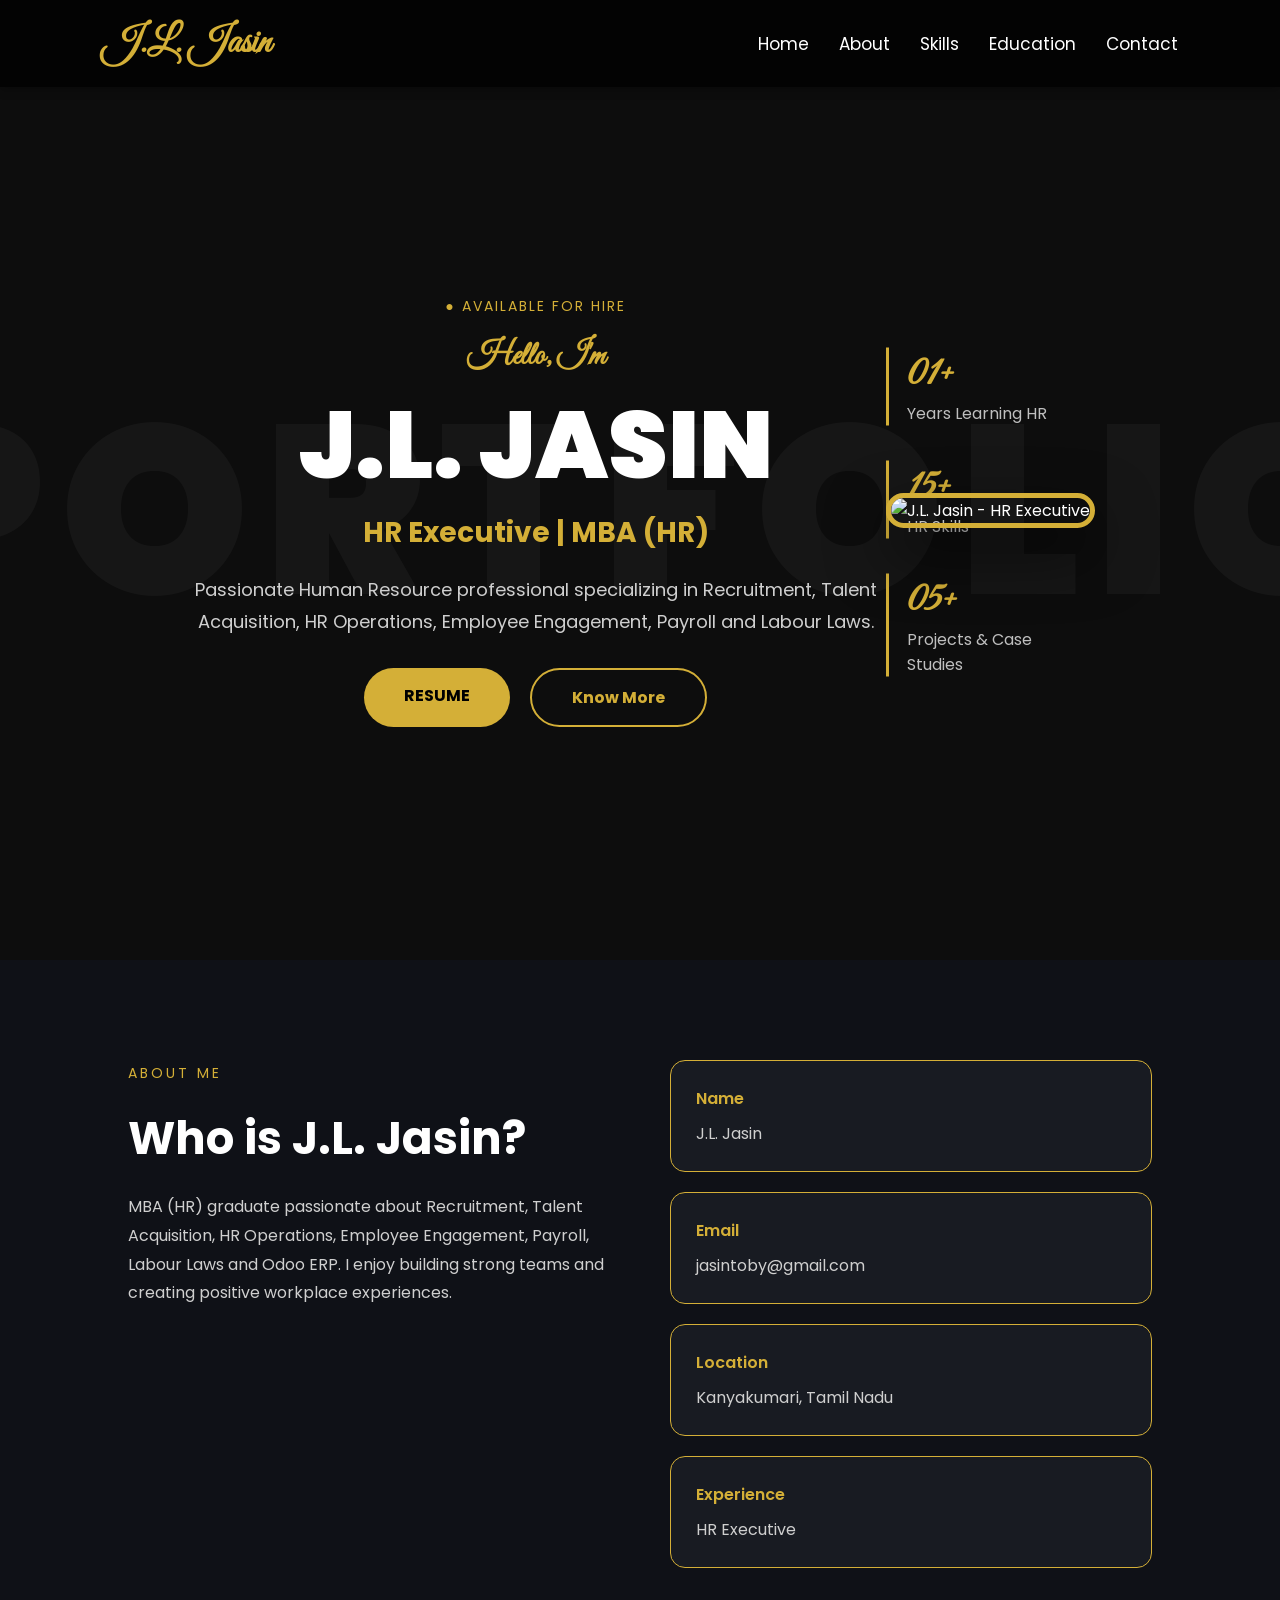
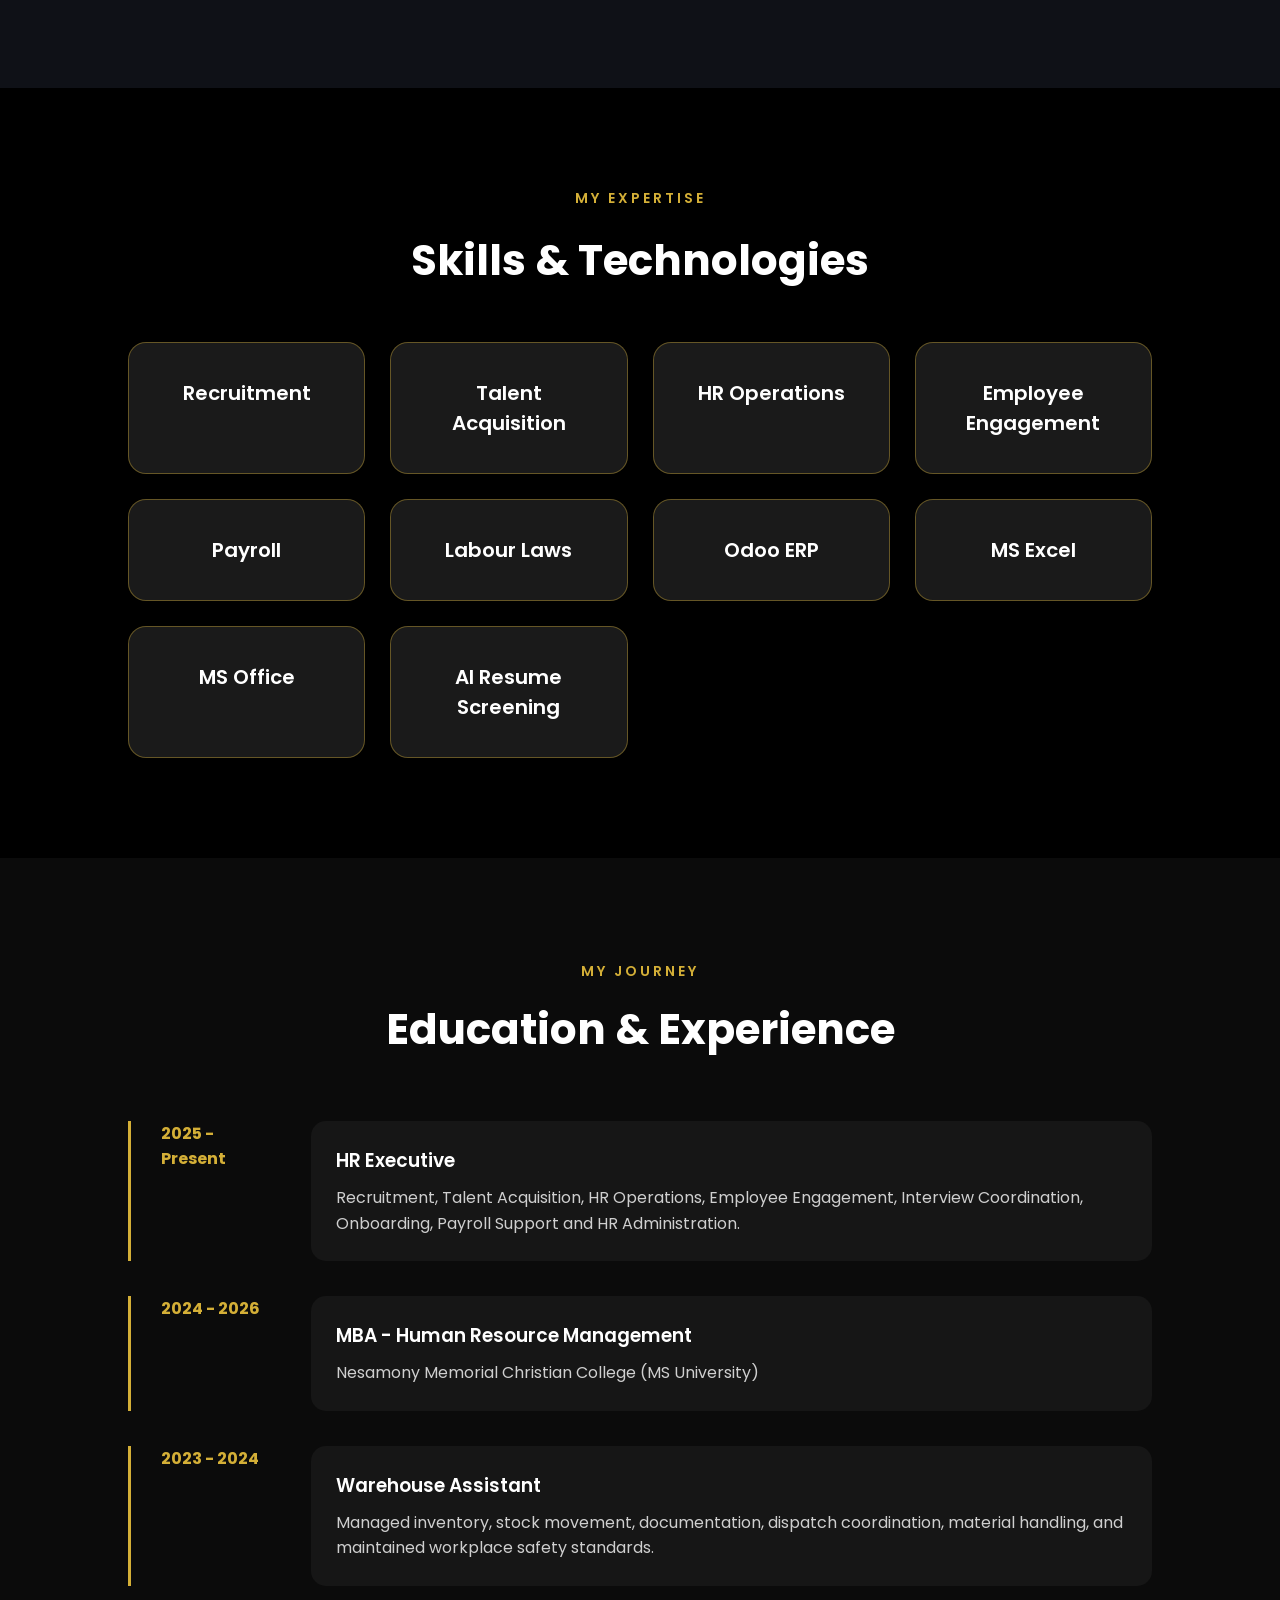
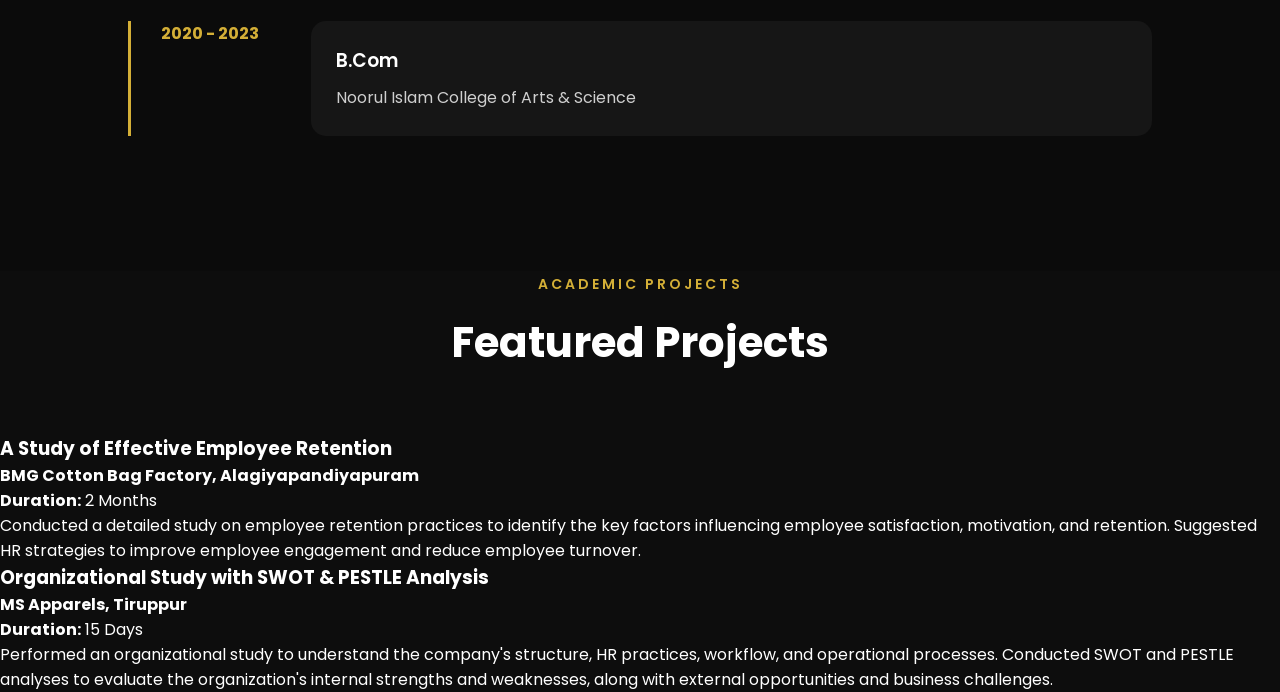
==== index.html @ f4d77706 "Revise project titles and details in portfolio Updated project titles and descriptions in the portfo" ====
<!DOCTYPE html>
<html lang="en">
<head>
    <meta charset="UTF-8">
    <meta name="viewport" content="width=device-width, initial-scale=1.0">
    <meta name="description" content="J.L. Jasin - HR Executive & MBA Graduate. Specializing in Recruitment, Talent Acquisition, HR Operations, and Employee Engagement.">
    <meta name="keywords" content="HR Executive, MBA HR, Recruitment, Talent Acquisition, HR Operations">
    <meta name="author" content="J.L. Jasin">

    <title>J.L. Jasin | HR Portfolio</title>

    <!-- Google Fonts with font-display=swap for better performance -->
    <link rel="preconnect" href="https://fonts.googleapis.com">
    <link rel="preconnect" href="https://fonts.gstatic.com" crossorigin>
    <link href="https://fonts.googleapis.com/css2?family=Great+Vibes&family=Poppins:wght@300;400;600;700&display=swap" rel="stylesheet">
    
    <!-- Stylesheet -->
    <link rel="stylesheet" href="style.css">
</head>

<body>
    <!-- NAVBAR -->
    <nav class="navbar">
        <div class="logo">J.L. Jasin</div>

        <ul class="nav-links">
            <li><a href="#home">Home</a></li>
            <li><a href="#about">About</a></li>
            <li><a href="#skills">Skills</a></li>
            <li><a href="#education">Education</a></li>
            <li><a href="#contact">Contact</a></li>
        </ul>
    </nav>

    <!-- HERO SECTION -->
    <header class="hero" id="home">
        <div class="bg-text">PORTFOLIO</div>
        
        <div class="hero-left">
            <span class="available">● AVAILABLE FOR HIRE</span>

            <h2>Hello, I'm</h2>
            <h1>J.L. JASIN</h1>
            <h3>HR Executive | MBA (HR)</h3>

            <p>
                Passionate Human Resource professional specializing in
                Recruitment, Talent Acquisition, HR Operations,
                Employee Engagement, Payroll and Labour Laws.
            </p>

            <div class="hero-buttons">
                <a href="#contact" class="btn">RESUME</a>
                <a href="#about" class="btn-outline">Know More</a>
            </div>
        </div>

        <div class="hero-right">
            <div class="hero-stats">
                <div class="stat">
                    <h2>01+</h2>
                    <span>Years Learning HR</span>
                </div>

                <div class="stat">
                    <h2>15+</h2>
                    <span>HR Skills</span>
                </div>

                <div class="stat">
                    <h2>05+</h2>
                    <span>Projects & Case Studies</span>
                </div>
            </div>

            <img src="profile.png" alt="J.L. Jasin - HR Executive" class="profile">
        </div>
    </header>

    <!-- ABOUT SECTION -->
    <section id="about" class="about">
        <div class="about-left">
            <span>ABOUT ME</span>
            <h2>Who is J.L. Jasin?</h2>

            <p>
                MBA (HR) graduate passionate about Recruitment, Talent Acquisition,
                HR Operations, Employee Engagement, Payroll, Labour Laws and Odoo ERP.
                I enjoy building strong teams and creating positive workplace experiences.
            </p>
        </div>

        <div class="about-right">
            <div class="info-box">
                <h4>Name</h4>
                <p>J.L. Jasin</p>
            </div>

            <div class="info-box">
                <h4>Email</h4>
                <p>jasintoby@gmail.com</p>
            </div>

            <div class="info-box">
                <h4>Location</h4>
                <p>Kanyakumari, Tamil Nadu</p>
            </div>

            <div class="info-box">
                <h4>Experience</h4>
                <p>HR Executive</p>
            </div>
        </div>
    </section>

    <!-- SKILLS SECTION -->
    <section id="skills" class="skills">
        <h5>MY EXPERTISE</h5>
        <h2>Skills & Technologies</h2>

        <div class="skills-grid">
            <div class="skill-card">Recruitment</div>
            <div class="skill-card">Talent Acquisition</div>
            <div class="skill-card">HR Operations</div>
            <div class="skill-card">Employee Engagement</div>
            <div class="skill-card">Payroll</div>
            <div class="skill-card">Labour Laws</div>
            <div class="skill-card">Odoo ERP</div>
            <div class="skill-card">MS Excel</div>
            <div class="skill-card">MS Office</div>
            <div class="skill-card">AI Resume Screening</div>
        </div>
    </section>

    <!-- TIMELINE/EDUCATION SECTION -->
    <section id="education" class="timeline">
        <div class="section-title">
            <span>MY JOURNEY</span>
            <h2>Education & Experience</h2>
        </div>

        <div class="timeline-item">
            <div class="timeline-year">2025 - Present</div>
            <div class="timeline-content">
                <h3>HR Executive</h3>
                <p>
                    Recruitment, Talent Acquisition, HR Operations,
                    Employee Engagement, Interview Coordination,
                    Onboarding, Payroll Support and HR Administration.
                </p>
            </div>
        </div>

        <div class="timeline-item">
            <div class="timeline-year">2024 - 2026</div>
            <div class="timeline-content">
                <h3>MBA - Human Resource Management</h3>
                <p>Nesamony Memorial Christian College (MS University)</p>
            </div>
        </div>

        <div class="timeline-item">
            <div class="timeline-year">2023 - 2024</div>
            <div class="timeline-content">
                <h3>Warehouse Assistant</h3>
                <p>
                    Managed inventory, stock movement, documentation,
                    dispatch coordination, material handling,
                    and maintained workplace safety standards.
                </p>
            </div>
        </div>

        <div class="timeline-item">
            <div class="timeline-year">2020 - 2023</div>
            <div class="timeline-content">
                <h3>B.Com</h3>
                <p>Noorul Islam College of Arts & Science</p>
            </div>
        </div>
    </section>
    <section id="projects" class="projects">

    <div class="section-title">
        <span>ACADEMIC PROJECTS</span>
        <h2>Featured Projects</h2>
    </div>

    <div class="project-grid">

        <div class="project-card">
            <h3>A Study of Effective Employee Retention</h3>

            <h4>BMG Cotton Bag Factory, Alagiyapandiyapuram</h4>

            <p><strong>Duration:</strong> 2 Months</p>

            <p>
                Conducted a detailed study on employee retention practices to identify
                the key factors influencing employee satisfaction, motivation, and
                retention. Suggested HR strategies to improve employee engagement and
                reduce employee turnover.
            </p>

        </div>

        <div class="project-card">

            <h3>Organizational Study with SWOT & PESTLE Analysis</h3>

            <h4>MS Apparels, Tiruppur</h4>

            <p><strong>Duration:</strong> 15 Days</p>

            <p>
                Performed an organizational study to understand the company's structure,
                HR practices, workflow, and operational processes. Conducted SWOT and
                PESTLE analyses to evaluate the organization's internal strengths and
                weaknesses, along with external opportunities and business challenges.
            </p>

        </div>

    </div>

</section>
</body>
</html>
---- style.css ----
/* ===== CSS VARIABLES ===== */
:root {
    --primary-gold: #d4af37;
    --dark-bg: #0d0d0d;
    --darker-bg: #0b0b0b;
    --card-bg: #1a1a1a;
    --card-bg-light: #181b22;
    --text-white: #ffffff;
    --text-light: #cfcfcf;
    --text-muted: #bfbfbf;
    --border-gold: rgba(212, 175, 55, 0.4);
    --shadow-gold: rgba(212, 175, 55, 0.3);
    --shadow-dark: rgba(0, 0, 0, 0.6);
    --transition: 0.3s;
    --transition-slow: 0.4s;
    --border-radius: 15px;
}

* {
    margin: 0;
    padding: 0;
    box-sizing: border-box;
}

html {
    scroll-behavior: smooth;
}

body {
    font-family: 'Poppins', sans-serif;
    background: var(--dark-bg);
    color: var(--text-white);
    overflow-x: hidden;
}

/* ===== NAVBAR ===== */
.navbar {
    position: fixed;
    top: 0;
    left: 0;
    width: 100%;
    display: flex;
    justify-content: space-between;
    align-items: center;
    padding: 20px 8%;
    background: rgba(0, 0, 0, 0.75);
    backdrop-filter: blur(10px);
    z-index: 1000;
    box-shadow: 0 2px 10px rgba(0, 0, 0, 0.3);
}

.logo {
    font-size: 38px;
    font-family: 'Great Vibes', cursive;
    color: var(--primary-gold);
    font-weight: 700;
}

.nav-links {
    list-style: none;
    display: flex;
    gap: 30px;
}

.nav-links a {
    text-decoration: none;
    color: var(--text-white);
    font-size: 17px;
    transition: color var(--transition);
    position: relative;
}

.nav-links a:hover {
    color: var(--primary-gold);
}

.nav-links a::after {
    content: '';
    position: absolute;
    bottom: -5px;
    left: 0;
    width: 0;
    height: 2px;
    background: var(--primary-gold);
    transition: width var(--transition);
}

.nav-links a:hover::after {
    width: 100%;
}

/* ===== HERO SECTION ===== */
.hero {
    position: relative;
    overflow: hidden;
    min-height: 100vh;
    background: var(--dark-bg);
    color: var(--text-white);
    display: flex;
    justify-content: center;
    align-items: center;
    text-align: center;
    padding: 60px 20px;
    margin-top: 60px;
}

.bg-text {
    position: absolute;
    top: 50%;
    left: 50%;
    transform: translate(-50%, -50%);
    font-size: 240px;
    font-weight: 900;
    color: rgba(255, 255, 255, 0.04);
    letter-spacing: 15px;
    user-select: none;
    white-space: nowrap;
    z-index: 0;
}

.hero-left,
.hero-right {
    position: relative;
    z-index: 2;
}

.hero h2 {
    font-size: 32px;
    color: var(--primary-gold);
    font-family: 'Great Vibes', cursive;
    margin-bottom: 10px;
}

.hero h1 {
    font-size: 95px;
    font-weight: 900;
    color: var(--text-white);
    line-height: 1;
    margin: 20px 0;
}

.hero h3 {
    font-size: 28px;
    color: var(--primary-gold);
    margin-bottom: 20px;
}

.hero p {
    font-size: 18px;
    color: var(--text-light);
    max-width: 700px;
    margin: 0 auto 30px;
    line-height: 1.8;
}

.hero-buttons {
    display: flex;
    gap: 20px;
    justify-content: center;
    flex-wrap: wrap;
}

/* Button Base Styles */
.btn,
.btn-outline {
    display: inline-block;
    padding: 15px 40px;
    text-decoration: none;
    font-weight: bold;
    border-radius: 50px;
    transition: all var(--transition);
    cursor: pointer;
    border: none;
    font-size: 16px;
}

.btn {
    background: var(--primary-gold);
    color: #000;
}

.btn:hover {
    background: var(--text-white);
    color: #000;
    transform: translateY(-5px);
    box-shadow: 0 10px 20px var(--shadow-dark);
}

.btn-outline {
    background: transparent;
    color: var(--primary-gold);
    border: 2px solid var(--primary-gold);
}

.btn-outline:hover {
    background: var(--primary-gold);
    color: #000;
    transform: translateY(-5px);
    box-shadow: 0 10px 20px var(--shadow-dark);
}

.hero-stats {
    position: absolute;
    right: 6%;
    top: 55%;
    transform: translateY(-50%);
    display: flex;
    flex-direction: column;
    gap: 35px;
}

.stat {
    border-left: 3px solid var(--primary-gold);
    padding-left: 18px;
    text-align: left;
}

.stat h2 {
    color: var(--primary-gold);
    font-size: 42px;
    margin: 0;
}

.stat span {
    color: var(--text-muted);
    font-size: 16px;
}

.profile {
    width: 470px;
    height: auto;
    border-radius: 25px;
    border: 5px solid var(--primary-gold);
    box-shadow: 0 25px 60px var(--shadow-dark);
    transition: transform var(--transition-slow);
    will-change: transform;
    object-fit: cover;
}

.profile:hover {
    transform: scale(1.03);
}

.available {
    color: var(--primary-gold);
    font-size: 14px;
    letter-spacing: 2px;
    display: inline-block;
    margin-bottom: 20px;
}

/* ===== ABOUT SECTION ===== */
.about {
    background: #0f1117;
    color: var(--text-white);
    display: grid;
    grid-template-columns: 1fr 1fr;
    gap: 60px;
    padding: 100px 10%;
}

.about-left span {
    color: var(--primary-gold);
    letter-spacing: 3px;
    font-size: 14px;
}

.about-left h2 {
    font-size: 45px;
    margin: 20px 0;
    color: var(--text-white);
}

.about-left p {
    color: var(--text-light);
    line-height: 1.8;
}

.about-right {
    display: flex;
    flex-direction: column;
}

.info-box {
    border: 1px solid var(--primary-gold);
    padding: 25px;
    margin-bottom: 20px;
    border-radius: var(--border-radius);
    background: var(--card-bg-light);
    transition: all var(--transition);
}

.info-box:hover {
    transform: translateY(-5px);
    box-shadow: 0 0 20px var(--shadow-gold);
}

.info-box h4 {
    color: var(--primary-gold);
    margin: 0 0 10px 0;
    font-size: 16px;
    font-weight: 600;
}

.info-box p {
    color: var(--text-light);
    margin: 0;
    font-size: 16px;
}

/* ===== SKILLS SECTION ===== */
.skills {
    background: #000;
    padding: 100px 10%;
    text-align: center;
    color: var(--text-white);
}

.skills h5 {
    color: var(--primary-gold);
    letter-spacing: 3px;
    font-size: 14px;
    font-weight: 600;
}

.skills h2 {
    font-size: 42px;
    margin: 20px 0 50px;
    color: var(--text-white);
}

.skills-grid {
    display: grid;
    grid-template-columns: repeat(auto-fit, minmax(220px, 1fr));
    gap: 25px;
}

.skill-card {
    background: var(--card-bg);
    border: 1px solid var(--border-gold);
    padding: 35px;
    border-radius: 18px;
    font-size: 20px;
    font-weight: 600;
    transition: all var(--transition-slow);
    color: var(--text-white);
}

.skill-card:hover {
    transform: translateY(-10px);
    border-color: var(--primary-gold);
    box-shadow: 0 0 25px var(--border-gold);
}

/* ===== TIMELINE SECTION ===== */
.timeline {
    background: var(--darker-bg);
    color: var(--text-white);
    padding: 100px 10%;
}

.section-title {
    text-align: center;
    margin-bottom: 60px;
}

.section-title span {
    color: var(--primary-gold);
    letter-spacing: 3px;
    font-size: 14px;
    font-weight: 600;
}

.section-title h2 {
    font-size: 42px;
    margin-top: 15px;
    color: var(--text-white);
}

.timeline-item {
    display: flex;
    gap: 30px;
    margin-bottom: 35px;
    border-left: 3px solid var(--primary-gold);
    padding-left: 30px;
}

.timeline-year {
    min-width: 120px;
    color: var(--primary-gold);
    font-weight: bold;
}

.timeline-content {
    background: #161616;
    padding: 25px;
    border-radius: var(--border-radius);
    width: 100%;
    transition: all var(--transition);
}

.timeline-content:hover {
    transform: translateY(-5px);
    box-shadow: 0 0 20px var(--shadow-gold);
}

.timeline-content h3 {
    margin-bottom: 10px;
    color: var(--text-white);
    font-weight: 600;
}

.timeline-content p {
    color: var(--text-light);
    line-height: 1.6;
}

/* ===== RESPONSIVE DESIGN ===== */
@media (max-width: 1024px) {
    .hero {
        flex-direction: column;
        text-align: center;
    }

    .hero-left,
    .hero-right {
        width: 100%;
    }

    .hero-stats {
        position: static;
        transform: none;
        flex-direction: row;
        justify-content: center;
        margin-top: 40px;
        gap: 50px;
    }

    .stat {
        text-align: center;
        border-left: none;
        border-bottom: 3px solid var(--primary-gold);
        padding-left: 0;
        padding-bottom: 15px;
    }

    .bg-text {
        font-size: 120px;
    }

    .hero h1 {
        font-size: 55px;
    }

    .profile {
        width: 320px;
    }

    .about {
        grid-template-columns: 1fr;
        gap: 40px;
        padding: 60px 10%;
    }

    .about-left h2 {
        font-size: 35px;
    }
}

@media (max-width: 768px) {
    .hero {
        margin-top: 80px;
        padding: 40px 20px;
    }

    .hero h1 {
        font-size: 40px;
    }

    .hero h2 {
        font-size: 24px;
    }

    .hero h3 {
        font-size: 20px;
    }

    .hero p {
        font-size: 16px;
    }

    .btn,
    .btn-outline {
        padding: 12px 30px;
        font-size: 14px;
    }

    .profile {
        width: 250px;
    }

    .nav-links {
        gap: 15px;
    }

    .nav-links a {
        font-size: 14px;
    }

    .logo {
        font-size: 28px;
    }

    .skills h2 {
        font-size: 32px;
    }

    .section-title h2 {
        font-size: 32px;
    }
}

@media (max-width: 480px) {
    .navbar {
        padding: 15px 5%;
    }

    .hero {
        margin-top: 60px;
        padding: 40px 15px;
    }

    .hero h1 {
        font-size: 28px;
    }

    .hero h2 {
        font-size: 18px;
    }

    .hero h3 {
        font-size: 16px;
    }

    .hero p {
        font-size: 14px;
    }

    .btn,
    .btn-outline {
        padding: 10px 25px;
        font-size: 12px;
        width: 100%;
    }

    .hero-buttons {
        flex-direction: column;
    }

    .profile {
        width: 100%;
        max-width: 250px;
    }

    .logo {
        font-size: 24px;
    }

    .nav-links {
        gap: 10px;
    }

    .nav-links a {
        font-size: 12px;
    }

    .about,
    .skills,
    .timeline {
        padding: 50px 5%;
    }

    .about-left h2,
    .skills h2,
    .section-title h2 {
        font-size: 28px;
    }

    .hero-stats {
        gap: 30px;
    }

    .skills-grid {
        grid-template-columns: 1fr;
    }

    .timeline-item {
        flex-direction: column;
        gap: 15px;
        padding-left: 15px;
    }

    .timeline-year {
        min-width: auto;
    }
}
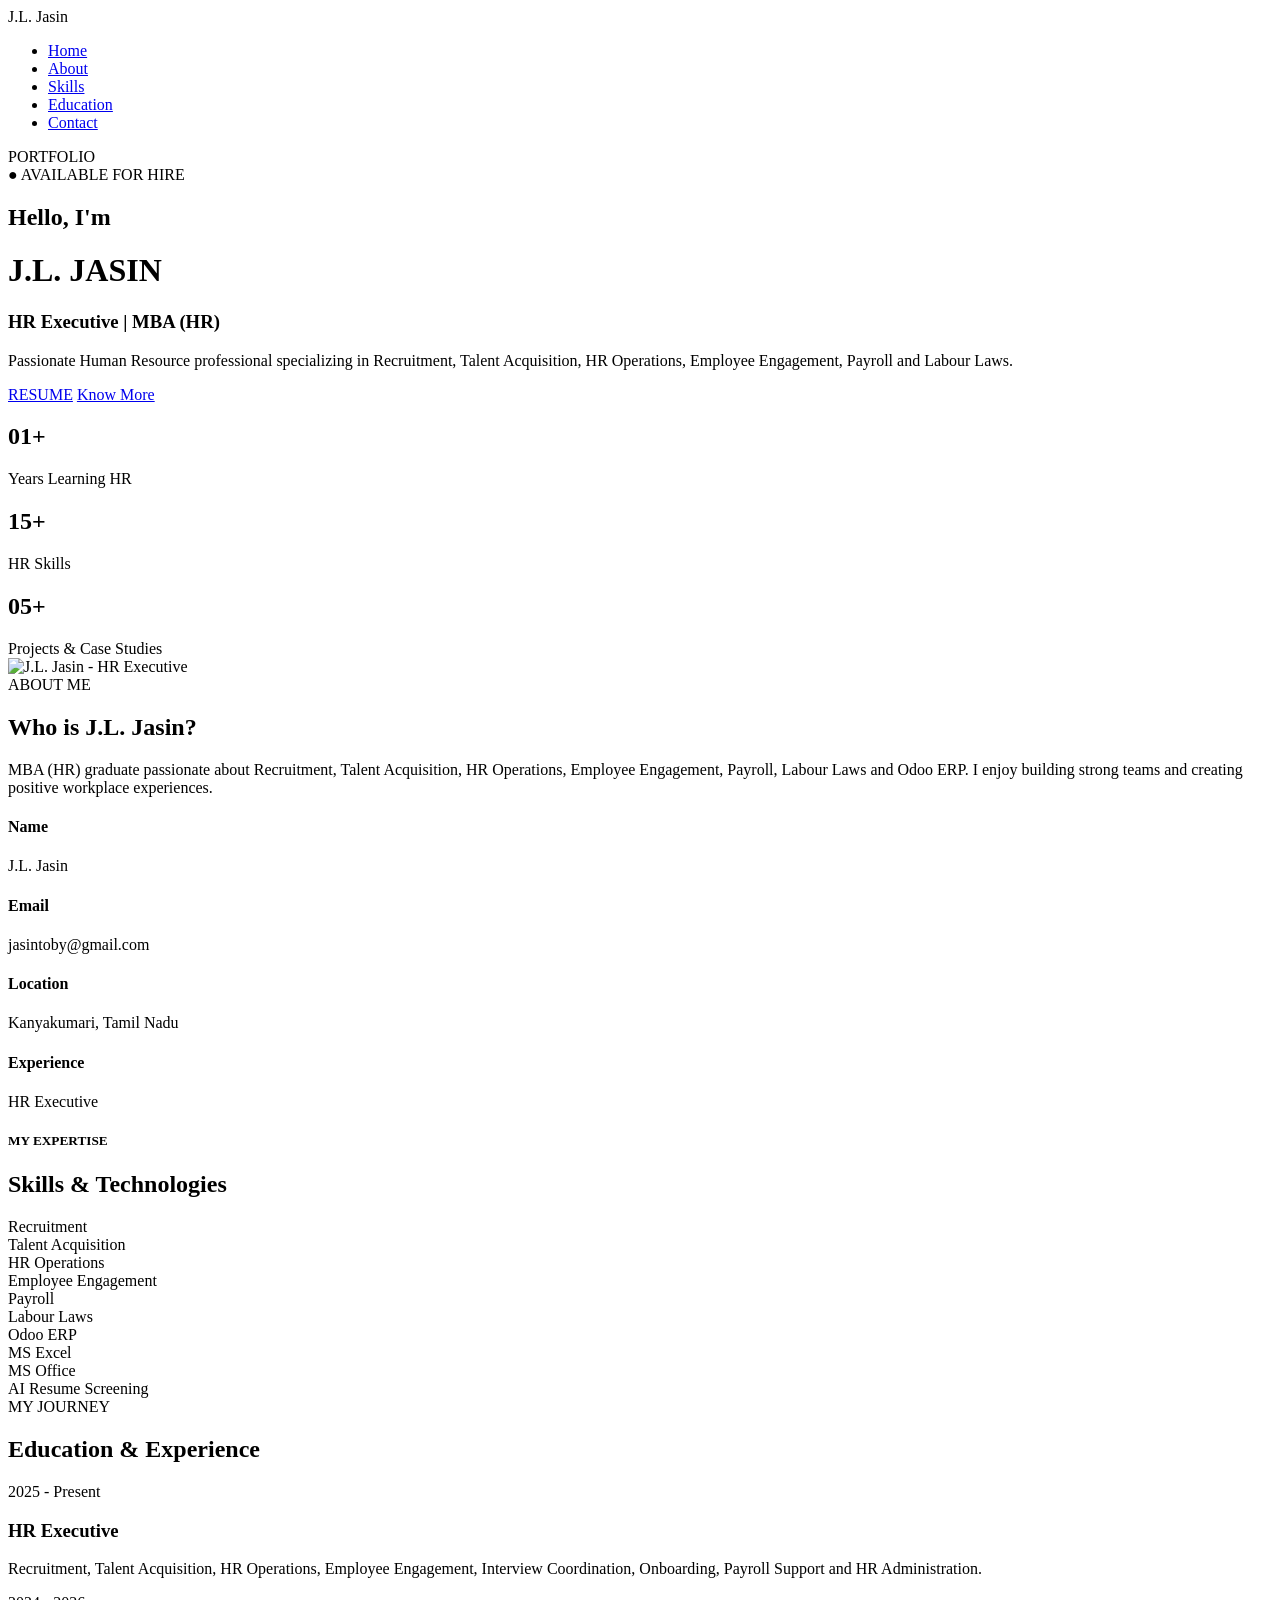
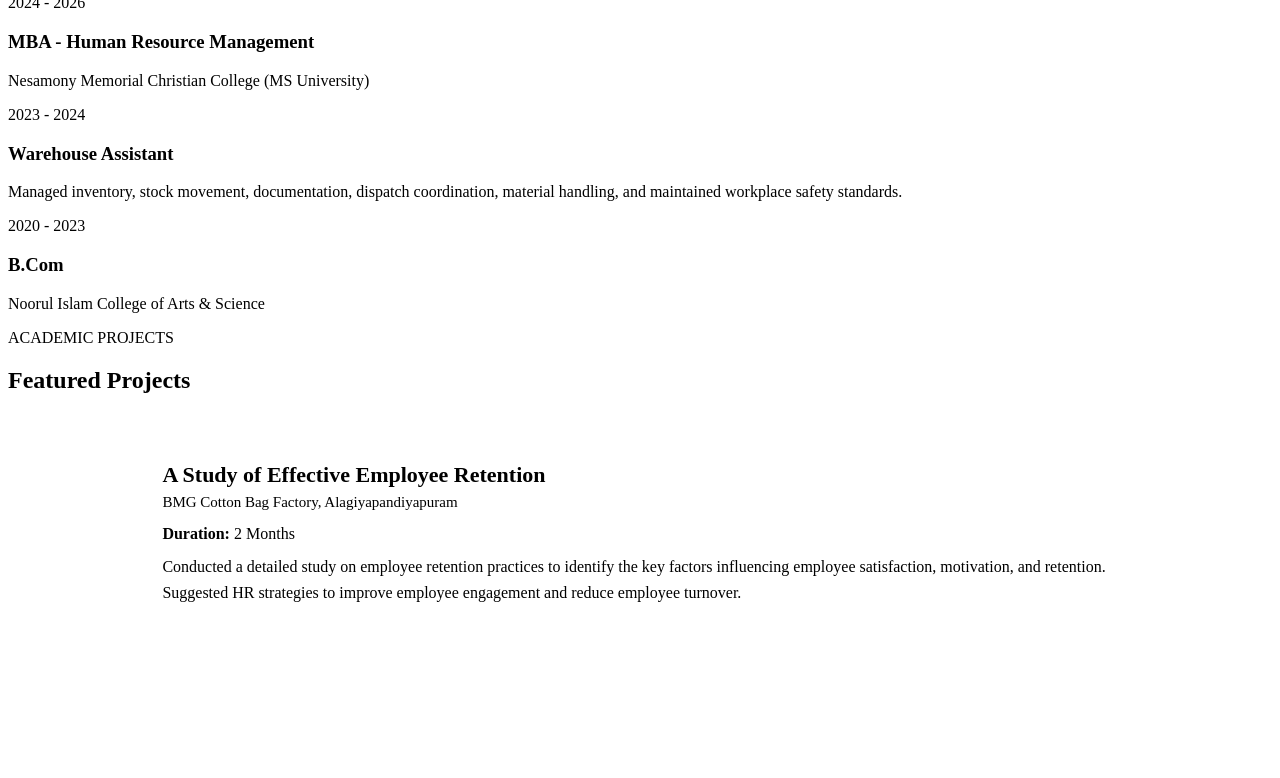
==== commit 34dd57cd: "Remove MS Apparels project link from portfolio" ====
--- a/index.html
+++ b/index.html
@@ -204,25 +204,8 @@
 
         </div>
 
-        <div class="project-card">
-
-            <h3>Organizational Study with SWOT & PESTLE Analysis</h3>
-
-            <h4>MS Apparels, Tiruppur</h4>
-
-            <p><strong>Duration:</strong> 15 Days</p>
-
-            <p>
-                Performed an organizational study to understand the company's structure,
-                HR practices, workflow, and operational processes. Conducted SWOT and
-                PESTLE analyses to evaluate the organization's internal strengths and
-                weaknesses, along with external opportunities and business challenges.
-            </p>
-
-        </div>
-
     </div>
 
 </section>
 </body>
-</html>
+</html>
--- a/style.css
+++ b/style.css
@@ -1,606 +1,112 @@
-/* ===== CSS VARIABLES ===== */
-:root {
-    --primary-gold: #d4af37;
-    --dark-bg: #0d0d0d;
-    --darker-bg: #0b0b0b;
-    --card-bg: #1a1a1a;
-    --card-bg-light: #181b22;
-    --text-white: #ffffff;
-    --text-light: #cfcfcf;
-    --text-muted: #bfbfbf;
-    --border-gold: rgba(212, 175, 55, 0.4);
-    --shadow-gold: rgba(212, 175, 55, 0.3);
-    --shadow-dark: rgba(0, 0, 0, 0.6);
-    --transition: 0.3s;
-    --transition-slow: 0.4s;
-    --border-radius: 15px;
+/* Project detail page styles */
+.project-detail .container {
+  padding: 100px 10%;
+  max-width: 1100px;
+  margin: 0 auto;
+  color: var(--text-white);
+}
+.back-link {
+  display: inline-block;
+  margin-bottom: 20px;
+  color: var(--text-light);
+  text-decoration: none;
+}
+.back-link:hover { color: var(--primary-gold); }
+.project-hero h1 {
+  font-size: 34px;
+  margin-bottom: 6px;
+  color: var(--primary-gold);
+}
+.project-hero h2 {
+  font-size: 20px;
+  margin-bottom: 6px;
+  color: var(--text-white);
+}
+.project-hero .meta { color: var(--text-muted); margin-bottom: 18px; }
+.project-overview, .project-method, .project-findings,
+.project-swot, .project-pestle, .project-recommendations {
+  background: var(--card-bg-light);
+  padding: 20px;
+  margin-bottom: 20px;
+  border-radius: 12px;
+  border: 1px solid rgba(255,255,255,0.03);
+}
+.project-overview h3, .project-method h3, .project-findings h3,
+.project-swot h3, .project-pestle h3, .project-recommendations h3 {
+  color: var(--primary-gold);
+  margin-bottom: 12px;
+}
+.project-recommendations .cta {
+  margin-top: 12px;
+  display:flex;
+  gap:12px;
+  flex-wrap:wrap;
+}
+@media (max-width:768px) {
+  .project-detail .container { padding: 60px 6%; }
+  .project-hero h1 { font-size: 26px; }
 }
 
-* {
-    margin: 0;
-    padding: 0;
-    box-sizing: border-box;
+/* Projects card grid */
+.project-grid {
+  display: grid;
+  grid-template-columns: repeat(auto-fit, minmax(300px, 1fr));
+  gap: 25px;
+  padding: 20px 10% 60px;
 }
 
-html {
-    scroll-behavior: smooth;
+/* Project card (matches site colors & interactions) */
+.project-card {
+  display: block;
+  background: var(--card-bg);
+  border: 1px solid var(--border-gold);
+  color: inherit;
+  text-decoration: none;
+  padding: 28px;
+  border-radius: 18px;
+  transition: transform var(--transition-slow), box-shadow var(--transition-slow), border-color var(--transition);
+  min-height: 220px;
 }
 
-body {
-    font-family: 'Poppins', sans-serif;
-    background: var(--dark-bg);
-    color: var(--text-white);
-    overflow-x: hidden;
+.project-card h3 {
+  margin: 0 0 6px;
+  color: var(--primary-gold);
+  font-size: 22px;
 }
 
-/* ===== NAVBAR ===== */
-.navbar {
-    position: fixed;
-    top: 0;
-    left: 0;
-    width: 100%;
-    display: flex;
-    justify-content: space-between;
-    align-items: center;
-    padding: 20px 8%;
-    background: rgba(0, 0, 0, 0.75);
-    backdrop-filter: blur(10px);
-    z-index: 1000;
-    box-shadow: 0 2px 10px rgba(0, 0, 0, 0.3);
+.project-card h4 {
+  margin: 0 0 10px;
+  color: var(--text-white);
+  font-size: 15px;
+  font-weight: 500;
 }
 
-.logo {
-    font-size: 38px;
-    font-family: 'Great Vibes', cursive;
-    color: var(--primary-gold);
-    font-weight: 700;
+.project-card .meta {
+  color: var(--text-muted);
+  margin-bottom: 10px;
+  font-size: 14px;
 }
 
-.nav-links {
-    list-style: none;
-    display: flex;
-    gap: 30px;
+.project-card p {
+  color: var(--text-light);
+  line-height: 1.6;
+  margin: 8px 0;
 }
 
-.nav-links a {
-    text-decoration: none;
-    color: var(--text-white);
-    font-size: 17px;
-    transition: color var(--transition);
-    position: relative;
+.project-card .learn-more {
+  display: inline-block;
+  margin-top: 12px;
+  color: var(--primary-gold);
+  font-weight: 700;
 }
 
-.nav-links a:hover {
-    color: var(--primary-gold);
+.project-card:hover {
+  transform: translateY(-8px);
+  border-color: var(--primary-gold);
+  box-shadow: 0 20px 40px var(--shadow-dark);
 }
 
-.nav-links a::after {
-    content: '';
-    position: absolute;
-    bottom: -5px;
-    left: 0;
-    width: 0;
-    height: 2px;
-    background: var(--primary-gold);
-    transition: width var(--transition);
+@media (max-width:480px) {
+  .project-grid { padding: 10px 5% 40px; gap: 16px; }
+  .project-card { padding: 18px; min-height: auto; }
 }
-
-.nav-links a:hover::after {
-    width: 100%;
-}
-
-/* ===== HERO SECTION ===== */
-.hero {
-    position: relative;
-    overflow: hidden;
-    min-height: 100vh;
-    background: var(--dark-bg);
-    color: var(--text-white);
-    display: flex;
-    justify-content: center;
-    align-items: center;
-    text-align: center;
-    padding: 60px 20px;
-    margin-top: 60px;
-}
-
-.bg-text {
-    position: absolute;
-    top: 50%;
-    left: 50%;
-    transform: translate(-50%, -50%);
-    font-size: 240px;
-    font-weight: 900;
-    color: rgba(255, 255, 255, 0.04);
-    letter-spacing: 15px;
-    user-select: none;
-    white-space: nowrap;
-    z-index: 0;
-}
-
-.hero-left,
-.hero-right {
-    position: relative;
-    z-index: 2;
-}
-
-.hero h2 {
-    font-size: 32px;
-    color: var(--primary-gold);
-    font-family: 'Great Vibes', cursive;
-    margin-bottom: 10px;
-}
-
-.hero h1 {
-    font-size: 95px;
-    font-weight: 900;
-    color: var(--text-white);
-    line-height: 1;
-    margin: 20px 0;
-}
-
-.hero h3 {
-    font-size: 28px;
-    color: var(--primary-gold);
-    margin-bottom: 20px;
-}
-
-.hero p {
-    font-size: 18px;
-    color: var(--text-light);
-    max-width: 700px;
-    margin: 0 auto 30px;
-    line-height: 1.8;
-}
-
-.hero-buttons {
-    display: flex;
-    gap: 20px;
-    justify-content: center;
-    flex-wrap: wrap;
-}
-
-/* Button Base Styles */
-.btn,
-.btn-outline {
-    display: inline-block;
-    padding: 15px 40px;
-    text-decoration: none;
-    font-weight: bold;
-    border-radius: 50px;
-    transition: all var(--transition);
-    cursor: pointer;
-    border: none;
-    font-size: 16px;
-}
-
-.btn {
-    background: var(--primary-gold);
-    color: #000;
-}
-
-.btn:hover {
-    background: var(--text-white);
-    color: #000;
-    transform: translateY(-5px);
-    box-shadow: 0 10px 20px var(--shadow-dark);
-}
-
-.btn-outline {
-    background: transparent;
-    color: var(--primary-gold);
-    border: 2px solid var(--primary-gold);
-}
-
-.btn-outline:hover {
-    background: var(--primary-gold);
-    color: #000;
-    transform: translateY(-5px);
-    box-shadow: 0 10px 20px var(--shadow-dark);
-}
-
-.hero-stats {
-    position: absolute;
-    right: 6%;
-    top: 55%;
-    transform: translateY(-50%);
-    display: flex;
-    flex-direction: column;
-    gap: 35px;
-}
-
-.stat {
-    border-left: 3px solid var(--primary-gold);
-    padding-left: 18px;
-    text-align: left;
-}
-
-.stat h2 {
-    color: var(--primary-gold);
-    font-size: 42px;
-    margin: 0;
-}
-
-.stat span {
-    color: var(--text-muted);
-    font-size: 16px;
-}
-
-.profile {
-    width: 470px;
-    height: auto;
-    border-radius: 25px;
-    border: 5px solid var(--primary-gold);
-    box-shadow: 0 25px 60px var(--shadow-dark);
-    transition: transform var(--transition-slow);
-    will-change: transform;
-    object-fit: cover;
-}
-
-.profile:hover {
-    transform: scale(1.03);
-}
-
-.available {
-    color: var(--primary-gold);
-    font-size: 14px;
-    letter-spacing: 2px;
-    display: inline-block;
-    margin-bottom: 20px;
-}
-
-/* ===== ABOUT SECTION ===== */
-.about {
-    background: #0f1117;
-    color: var(--text-white);
-    display: grid;
-    grid-template-columns: 1fr 1fr;
-    gap: 60px;
-    padding: 100px 10%;
-}
-
-.about-left span {
-    color: var(--primary-gold);
-    letter-spacing: 3px;
-    font-size: 14px;
-}
-
-.about-left h2 {
-    font-size: 45px;
-    margin: 20px 0;
-    color: var(--text-white);
-}
-
-.about-left p {
-    color: var(--text-light);
-    line-height: 1.8;
-}
-
-.about-right {
-    display: flex;
-    flex-direction: column;
-}
-
-.info-box {
-    border: 1px solid var(--primary-gold);
-    padding: 25px;
-    margin-bottom: 20px;
-    border-radius: var(--border-radius);
-    background: var(--card-bg-light);
-    transition: all var(--transition);
-}
-
-.info-box:hover {
-    transform: translateY(-5px);
-    box-shadow: 0 0 20px var(--shadow-gold);
-}
-
-.info-box h4 {
-    color: var(--primary-gold);
-    margin: 0 0 10px 0;
-    font-size: 16px;
-    font-weight: 600;
-}
-
-.info-box p {
-    color: var(--text-light);
-    margin: 0;
-    font-size: 16px;
-}
-
-/* ===== SKILLS SECTION ===== */
-.skills {
-    background: #000;
-    padding: 100px 10%;
-    text-align: center;
-    color: var(--text-white);
-}
-
-.skills h5 {
-    color: var(--primary-gold);
-    letter-spacing: 3px;
-    font-size: 14px;
-    font-weight: 600;
-}
-
-.skills h2 {
-    font-size: 42px;
-    margin: 20px 0 50px;
-    color: var(--text-white);
-}
-
-.skills-grid {
-    display: grid;
-    grid-template-columns: repeat(auto-fit, minmax(220px, 1fr));
-    gap: 25px;
-}
-
-.skill-card {
-    background: var(--card-bg);
-    border: 1px solid var(--border-gold);
-    padding: 35px;
-    border-radius: 18px;
-    font-size: 20px;
-    font-weight: 600;
-    transition: all var(--transition-slow);
-    color: var(--text-white);
-}
-
-.skill-card:hover {
-    transform: translateY(-10px);
-    border-color: var(--primary-gold);
-    box-shadow: 0 0 25px var(--border-gold);
-}
-
-/* ===== TIMELINE SECTION ===== */
-.timeline {
-    background: var(--darker-bg);
-    color: var(--text-white);
-    padding: 100px 10%;
-}
-
-.section-title {
-    text-align: center;
-    margin-bottom: 60px;
-}
-
-.section-title span {
-    color: var(--primary-gold);
-    letter-spacing: 3px;
-    font-size: 14px;
-    font-weight: 600;
-}
-
-.section-title h2 {
-    font-size: 42px;
-    margin-top: 15px;
-    color: var(--text-white);
-}
-
-.timeline-item {
-    display: flex;
-    gap: 30px;
-    margin-bottom: 35px;
-    border-left: 3px solid var(--primary-gold);
-    padding-left: 30px;
-}
-
-.timeline-year {
-    min-width: 120px;
-    color: var(--primary-gold);
-    font-weight: bold;
-}
-
-.timeline-content {
-    background: #161616;
-    padding: 25px;
-    border-radius: var(--border-radius);
-    width: 100%;
-    transition: all var(--transition);
-}
-
-.timeline-content:hover {
-    transform: translateY(-5px);
-    box-shadow: 0 0 20px var(--shadow-gold);
-}
-
-.timeline-content h3 {
-    margin-bottom: 10px;
-    color: var(--text-white);
-    font-weight: 600;
-}
-
-.timeline-content p {
-    color: var(--text-light);
-    line-height: 1.6;
-}
-
-/* ===== RESPONSIVE DESIGN ===== */
-@media (max-width: 1024px) {
-    .hero {
-        flex-direction: column;
-        text-align: center;
-    }
-
-    .hero-left,
-    .hero-right {
-        width: 100%;
-    }
-
-    .hero-stats {
-        position: static;
-        transform: none;
-        flex-direction: row;
-        justify-content: center;
-        margin-top: 40px;
-        gap: 50px;
-    }
-
-    .stat {
-        text-align: center;
-        border-left: none;
-        border-bottom: 3px solid var(--primary-gold);
-        padding-left: 0;
-        padding-bottom: 15px;
-    }
-
-    .bg-text {
-        font-size: 120px;
-    }
-
-    .hero h1 {
-        font-size: 55px;
-    }
-
-    .profile {
-        width: 320px;
-    }
-
-    .about {
-        grid-template-columns: 1fr;
-        gap: 40px;
-        padding: 60px 10%;
-    }
-
-    .about-left h2 {
-        font-size: 35px;
-    }
-}
-
-@media (max-width: 768px) {
-    .hero {
-        margin-top: 80px;
-        padding: 40px 20px;
-    }
-
-    .hero h1 {
-        font-size: 40px;
-    }
-
-    .hero h2 {
-        font-size: 24px;
-    }
-
-    .hero h3 {
-        font-size: 20px;
-    }
-
-    .hero p {
-        font-size: 16px;
-    }
-
-    .btn,
-    .btn-outline {
-        padding: 12px 30px;
-        font-size: 14px;
-    }
-
-    .profile {
-        width: 250px;
-    }
-
-    .nav-links {
-        gap: 15px;
-    }
-
-    .nav-links a {
-        font-size: 14px;
-    }
-
-    .logo {
-        font-size: 28px;
-    }
-
-    .skills h2 {
-        font-size: 32px;
-    }
-
-    .section-title h2 {
-        font-size: 32px;
-    }
-}
-
-@media (max-width: 480px) {
-    .navbar {
-        padding: 15px 5%;
-    }
-
-    .hero {
-        margin-top: 60px;
-        padding: 40px 15px;
-    }
-
-    .hero h1 {
-        font-size: 28px;
-    }
-
-    .hero h2 {
-        font-size: 18px;
-    }
-
-    .hero h3 {
-        font-size: 16px;
-    }
-
-    .hero p {
-        font-size: 14px;
-    }
-
-    .btn,
-    .btn-outline {
-        padding: 10px 25px;
-        font-size: 12px;
-        width: 100%;
-    }
-
-    .hero-buttons {
-        flex-direction: column;
-    }
-
-    .profile {
-        width: 100%;
-        max-width: 250px;
-    }
-
-    .logo {
-        font-size: 24px;
-    }
-
-    .nav-links {
-        gap: 10px;
-    }
-
-    .nav-links a {
-        font-size: 12px;
-    }
-
-    .about,
-    .skills,
-    .timeline {
-        padding: 50px 5%;
-    }
-
-    .about-left h2,
-    .skills h2,
-    .section-title h2 {
-        font-size: 28px;
-    }
-
-    .hero-stats {
-        gap: 30px;
-    }
-
-    .skills-grid {
-        grid-template-columns: 1fr;
-    }
-
-    .timeline-item {
-        flex-direction: column;
-        gap: 15px;
-        padding-left: 15px;
-    }
-
-    .timeline-year {
-        min-width: auto;
-    }
-}
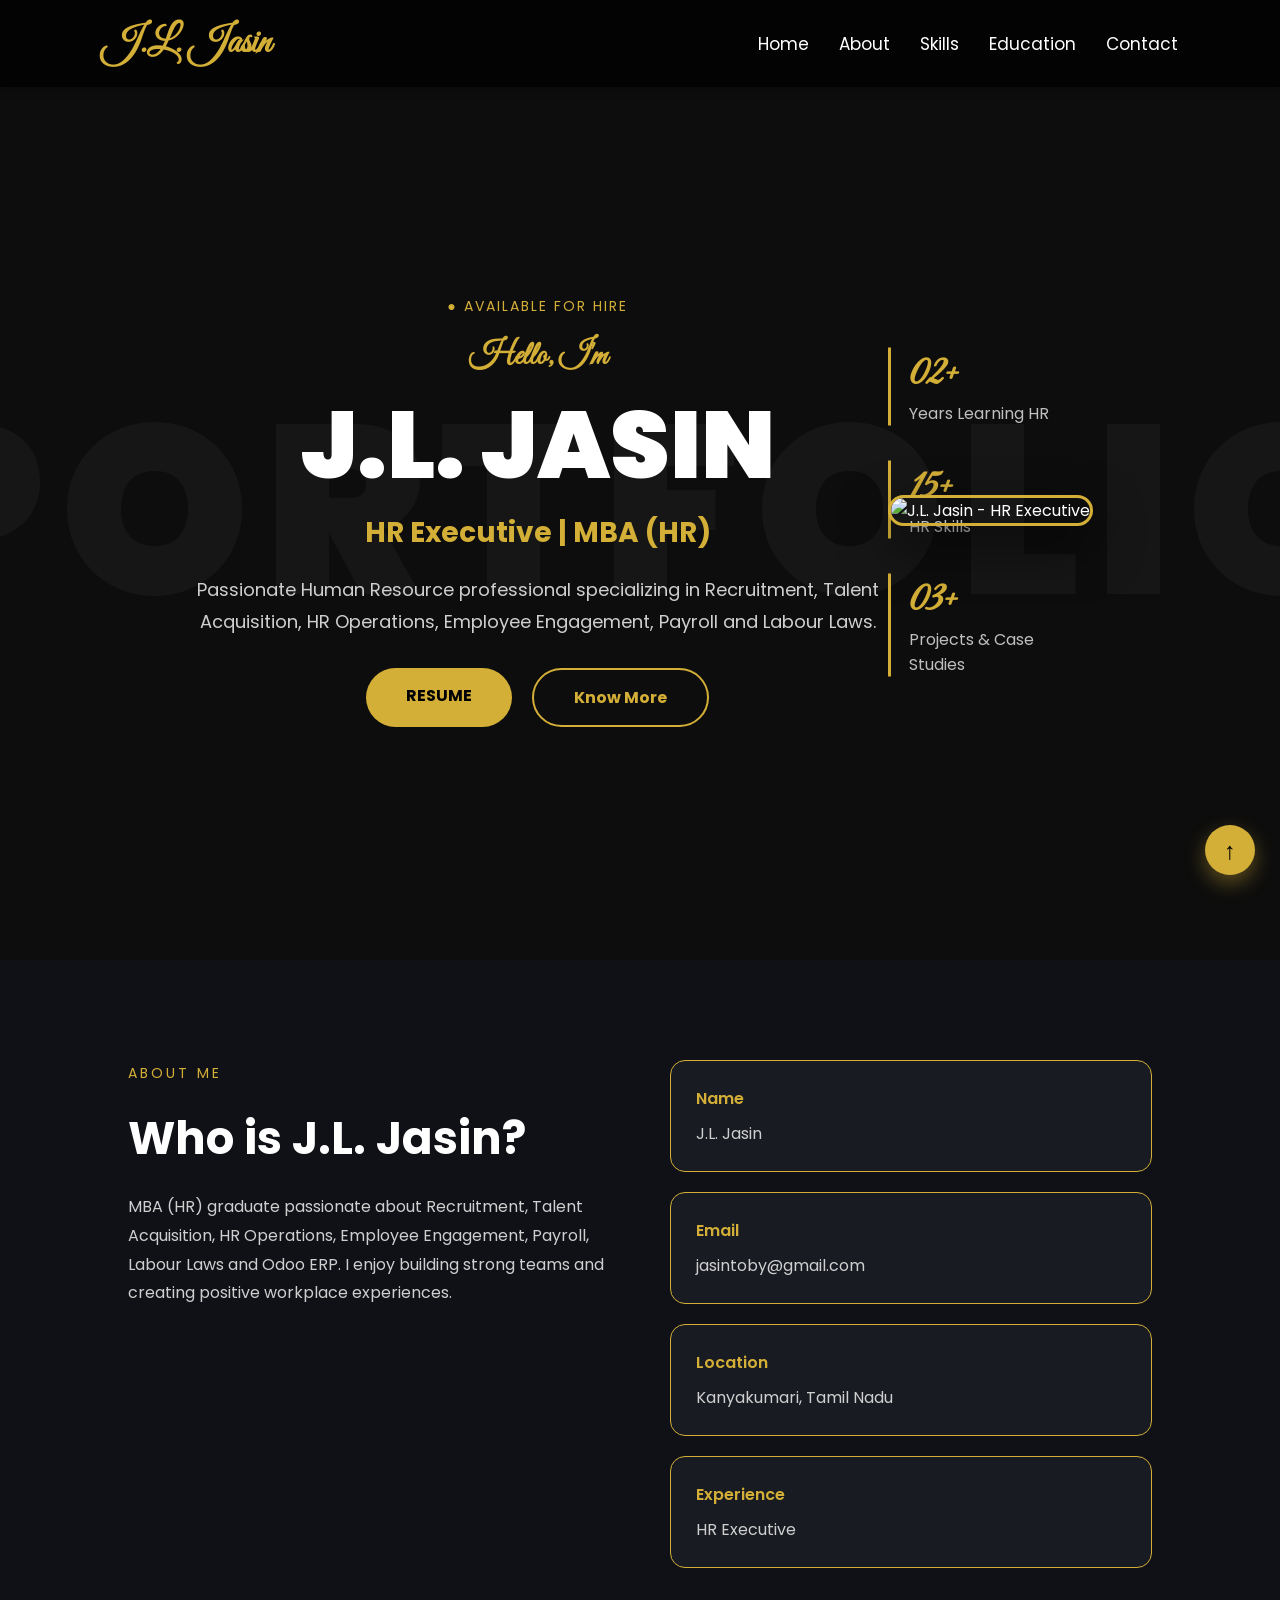
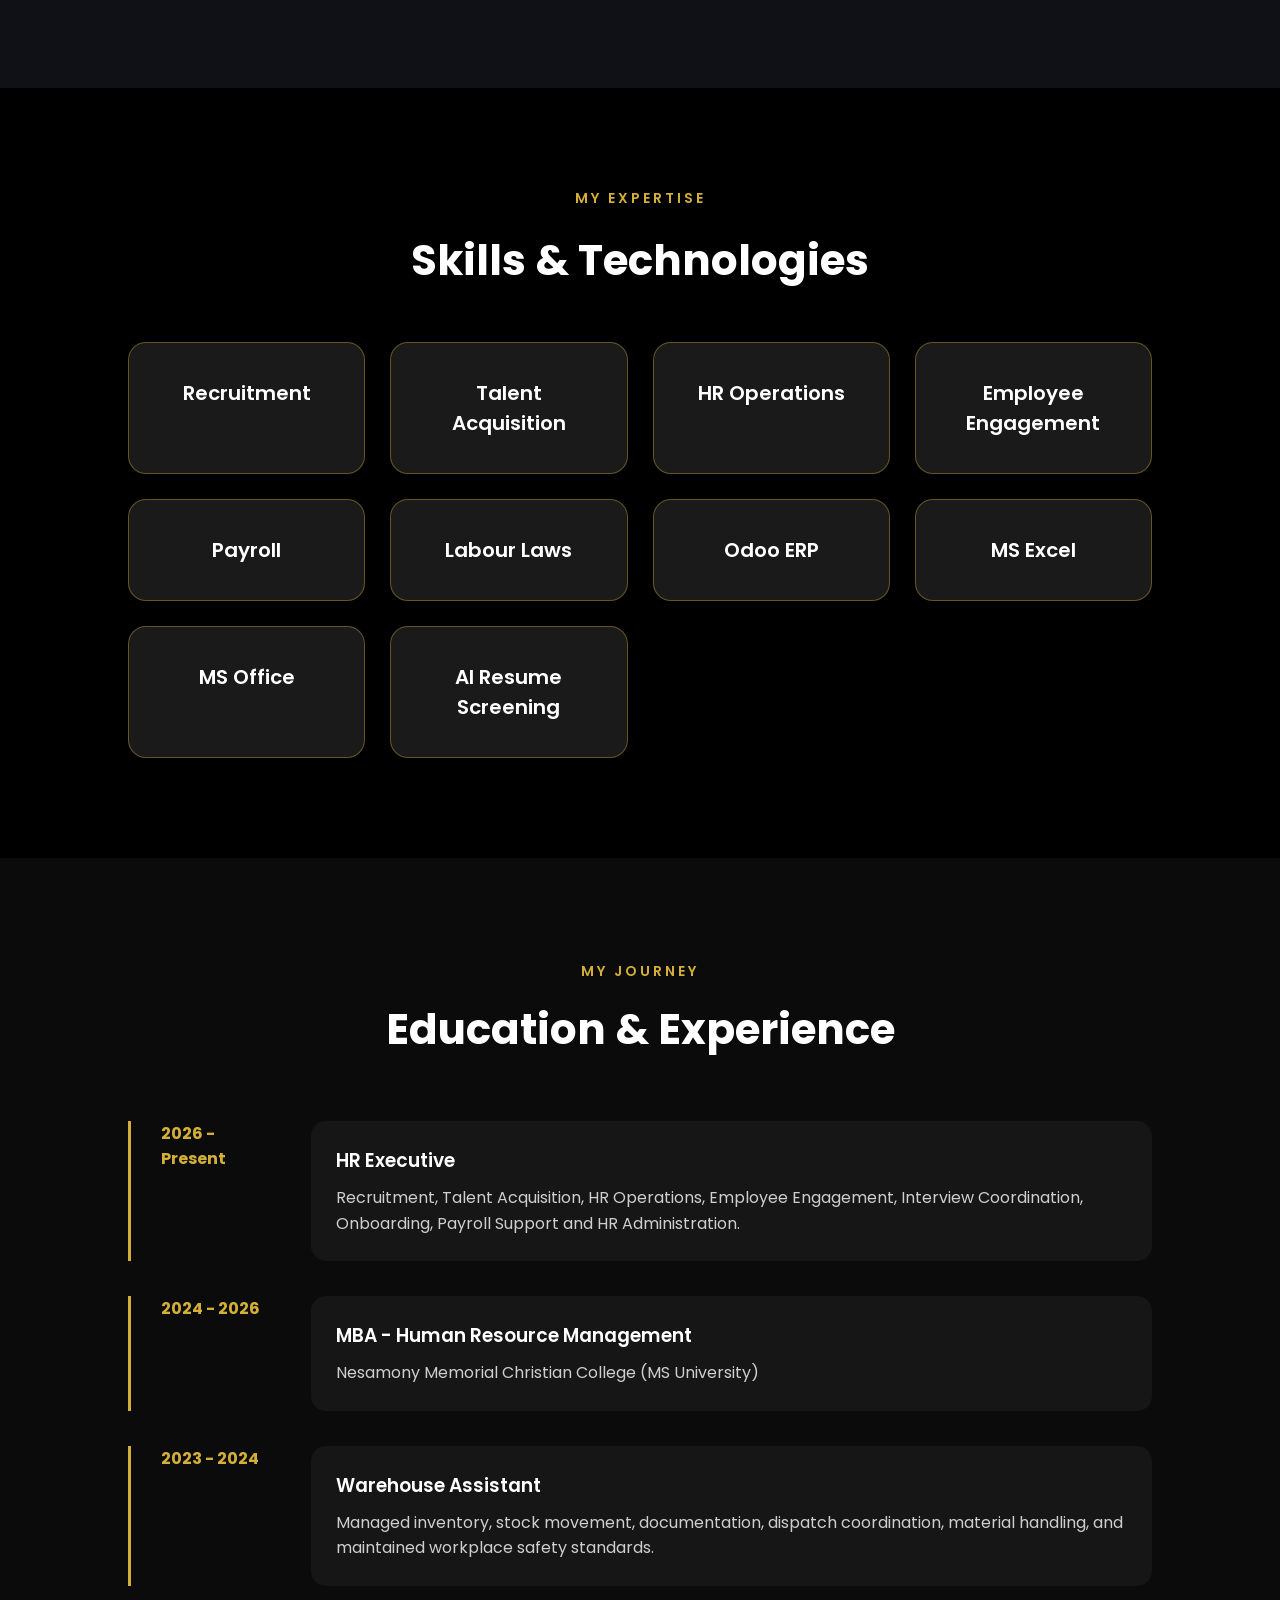
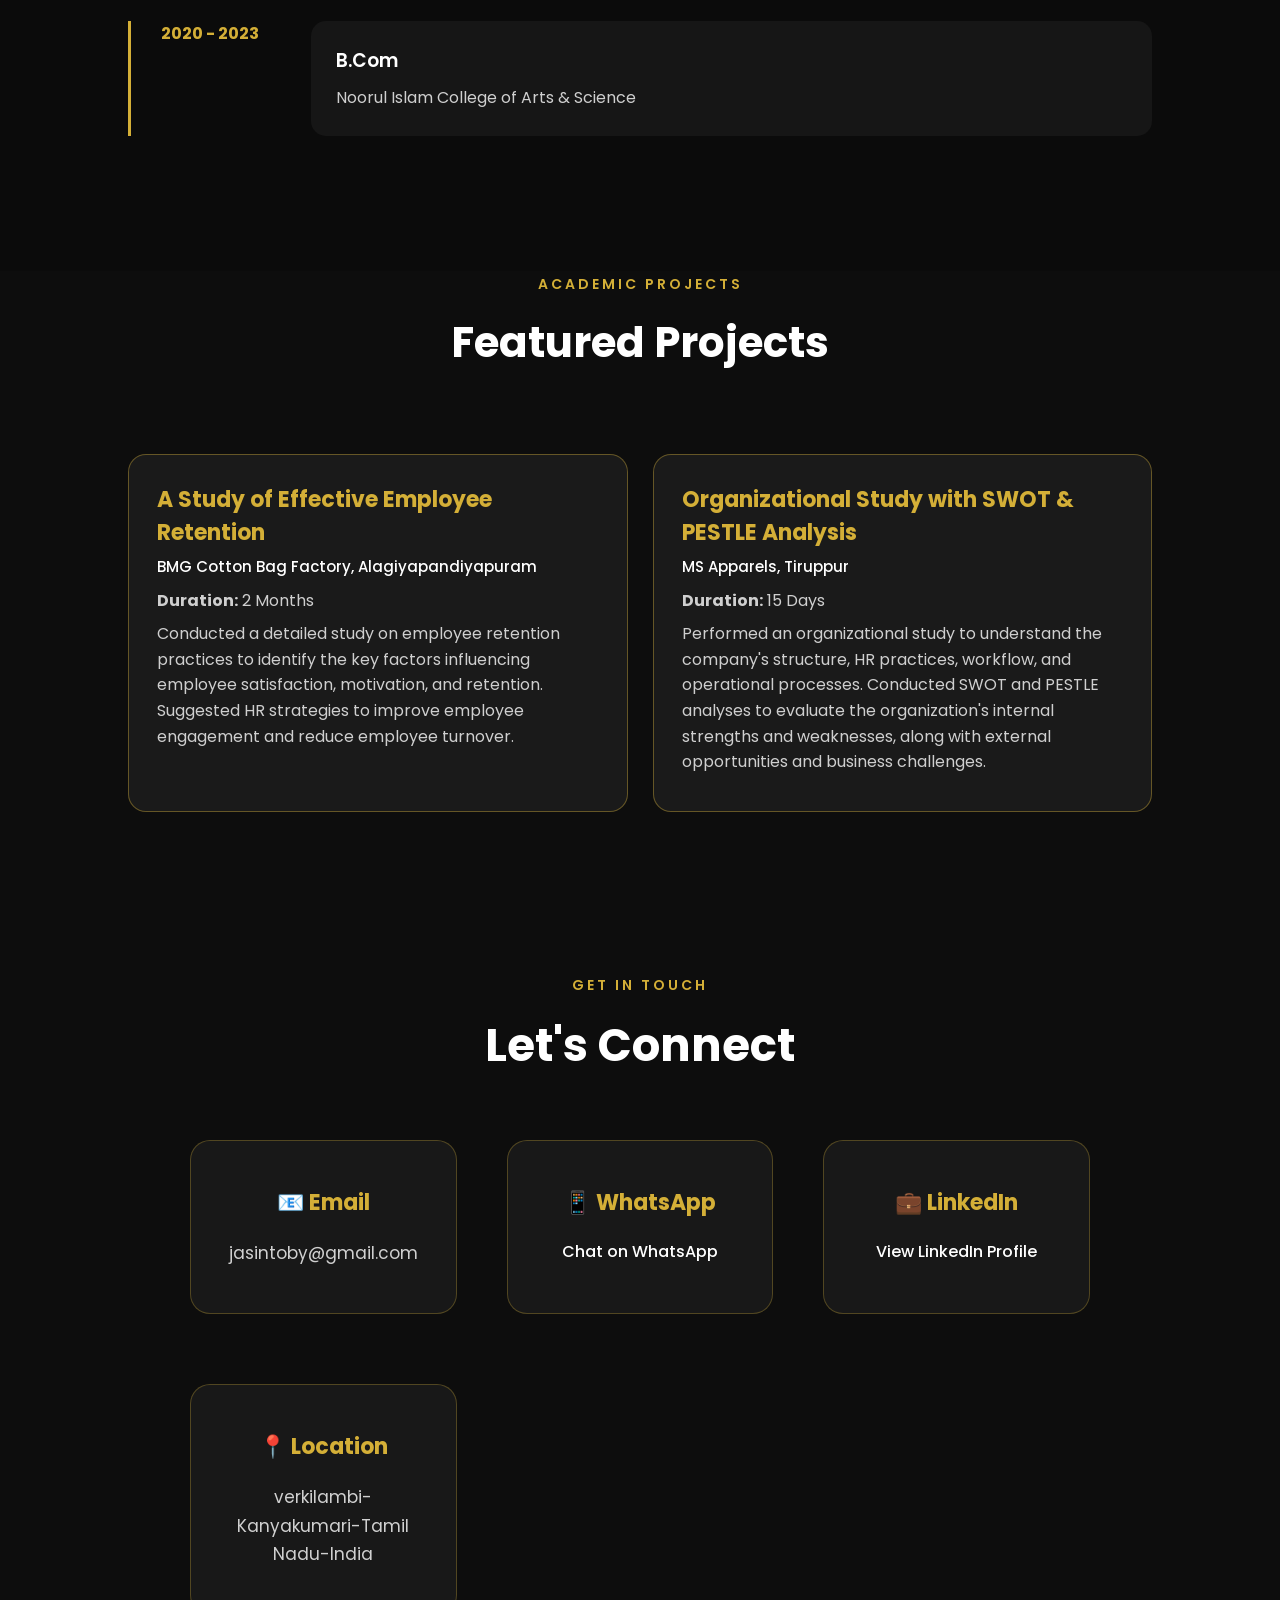
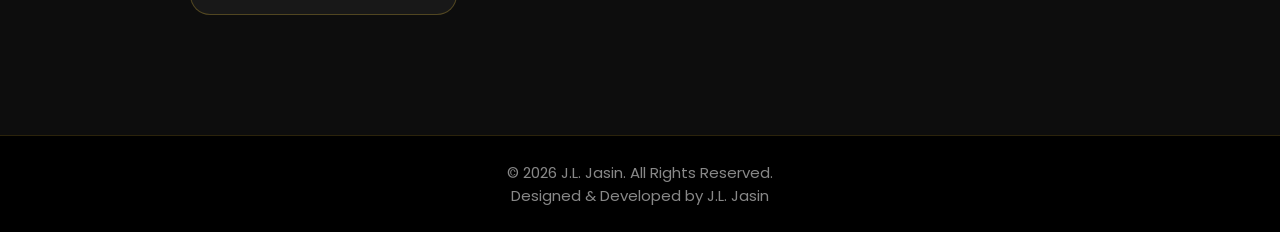
==== commit 12972360: "Fix LinkedIn profile link - add https:// protocol" ====
--- a/index.html
+++ b/index.html
@@ -17,7 +17,7 @@
     <!-- Stylesheet -->
     <link rel="stylesheet" href="style.css">
 </head>
-
+<a href="#home" class="top-btn">↑</a>
 <body>
     <!-- NAVBAR -->
     <nav class="navbar">
@@ -58,7 +58,7 @@
         <div class="hero-right">
             <div class="hero-stats">
                 <div class="stat">
-                    <h2>01+</h2>
+                    <h2>02+</h2>
                     <span>Years Learning HR</span>
                 </div>
 
@@ -68,7 +68,7 @@
                 </div>
 
                 <div class="stat">
-                    <h2>05+</h2>
+                    <h2>03+</h2>
                     <span>Projects & Case Studies</span>
                 </div>
             </div>
@@ -140,7 +140,7 @@
         </div>
 
         <div class="timeline-item">
-            <div class="timeline-year">2025 - Present</div>
+            <div class="timeline-year">2026 - Present</div>
             <div class="timeline-content">
                 <h3>HR Executive</h3>
                 <p>
@@ -204,8 +204,61 @@
 
         </div>
 
+        <div class="project-card">
+            <h3>Organizational Study with SWOT &amp; PESTLE Analysis</h3>
+
+            <h4>MS Apparels, Tiruppur</h4>
+
+            <p><strong>Duration:</strong> 15 Days</p>
+
+            <p>
+                Performed an organizational study to understand the company's structure,
+                HR practices, workflow, and operational processes. Conducted SWOT and
+                PESTLE analyses to evaluate the organization's internal strengths and
+                weaknesses, along with external opportunities and business challenges.
+            </p>
+
+        </div>
+
+    </div>
+<section id="contact" class="contact">
+
+    <div class="section-title">
+        <span>GET IN TOUCH</span>
+        <h2>Let's Connect</h2>
+    </div>
+
+    <div class="contact-container">
+
+        <div class="contact-card">
+            <h3>📧 Email</h3>
+            <p>jasintoby@gmail.com</p>
+        </div>
+
+        <div class="contact-card">
+            <h3>📱 WhatsApp</h3>
+            <a href="https://wa.me/918925361312" target="_blank">Chat on WhatsApp</a>
+        </div>
+
+        <div class="contact-card">
+            <h3>💼 LinkedIn</h3>
+            <a href="https://www.linkedin.com/in/jasinhr" target="_blank">
+                View LinkedIn Profile
+            </a>
+        </div>
+
+        <div class="contact-card">
+            <h3>📍 Location</h3>
+            <p>verkilambi-Kanyakumari-Tamil Nadu-India</p>
+        </div>
+
     </div>
 
 </section>
+</section>
+<footer class="footer">
+    <p>© 2026 J.L. Jasin. All Rights Reserved.</p>
+    <p>Designed & Developed by J.L. Jasin</p>
+</footer>
 </body>
-</html>+</html>
--- a/style.css
+++ b/style.css
@@ -1,3 +1,611 @@
+/* ===== CSS VARIABLES ===== */
+:root {
+    --primary-gold: #d4af37;
+    --dark-bg: #0d0d0d;
+    --darker-bg: #0b0b0b;
+    --card-bg: #1a1a1a;
+    --card-bg-light: #181b22;
+    --text-white: #ffffff;
+    --text-light: #cfcfcf;
+    --text-muted: #bfbfbf;
+    --border-gold: rgba(212, 175, 55, 0.4);
+    --shadow-gold: rgba(212, 175, 55, 0.3);
+    --shadow-dark: rgba(0, 0, 0, 0.6);
+    --transition: 0.3s;
+    --transition-slow: 0.4s;
+    --border-radius: 15px;
+}
+
+* {
+    margin: 0;
+    padding: 0;
+    box-sizing: border-box;
+}
+
+html {
+    scroll-behavior: smooth;
+}
+
+body {
+    font-family: 'Poppins', sans-serif;
+    background: var(--dark-bg);
+    color: var(--text-white);
+    overflow-x: hidden;
+}
+
+/* ===== NAVBAR ===== */
+.navbar {
+    position: fixed;
+    top: 0;
+    left: 0;
+    width: 100%;
+    display: flex;
+    justify-content: space-between;
+    align-items: center;
+    padding: 20px 8%;
+    background: rgba(0, 0, 0, 0.75);
+    backdrop-filter: blur(10px);
+    z-index: 1000;
+    box-shadow: 0 2px 10px rgba(0, 0, 0, 0.3);
+}
+
+.logo {
+    font-size: 38px;
+    font-family: 'Great Vibes', cursive;
+    color: var(--primary-gold);
+    font-weight: 700;
+}
+
+.nav-links {
+    list-style: none;
+    display: flex;
+    gap: 30px;
+}
+
+.nav-links a {
+    text-decoration: none;
+    color: var(--text-white);
+    font-size: 17px;
+    transition: color var(--transition);
+    position: relative;
+}
+
+.nav-links a:hover {
+    color: var(--primary-gold);
+}
+
+.nav-links a::after {
+    content: '';
+    position: absolute;
+    bottom: -5px;
+    left: 0;
+    width: 0;
+    height: 2px;
+    background: var(--primary-gold);
+    transition: width var(--transition);
+}
+
+.nav-links a:hover::after {
+    width: 100%;
+}
+
+/* ===== HERO SECTION ===== */
+.hero {
+    position: relative;
+    overflow: hidden;
+    min-height: 100vh;
+    background: var(--dark-bg);
+    color: var(--text-white);
+    display: flex;
+    justify-content: center;
+    align-items: center;
+    text-align: center;
+    padding: 60px 20px;
+    margin-top: 60px;
+}
+
+.bg-text {
+    position: absolute;
+    top: 50%;
+    left: 50%;
+    transform: translate(-50%, -50%);
+    font-size: 240px;
+    font-weight: 900;
+    color: rgba(255, 255, 255, 0.04);
+    letter-spacing: 15px;
+    user-select: none;
+    white-space: nowrap;
+    z-index: 0;
+}
+
+.hero-left,
+.hero-right {
+    position: relative;
+    z-index: 2;
+}
+
+.hero h2 {
+    font-size: 32px;
+    color: var(--primary-gold);
+    font-family: 'Great Vibes', cursive;
+    margin-bottom: 10px;
+}
+
+.hero h1 {
+    font-size: 95px;
+    font-weight: 900;
+    color: var(--text-white);
+    line-height: 1;
+    margin: 20px 0;
+}
+
+.hero h3 {
+    font-size: 28px;
+    color: var(--primary-gold);
+    margin-bottom: 20px;
+}
+
+.hero p {
+    font-size: 18px;
+    color: var(--text-light);
+    max-width: 700px;
+    margin: 0 auto 30px;
+    line-height: 1.8;
+}
+
+.hero-buttons {
+    display: flex;
+    gap: 20px;
+    justify-content: center;
+    flex-wrap: wrap;
+}
+
+/* Button Base Styles */
+.btn,
+.btn-outline {
+    display: inline-block;
+    padding: 15px 40px;
+    text-decoration: none;
+    font-weight: bold;
+    border-radius: 50px;
+    transition: all var(--transition);
+    cursor: pointer;
+    border: none;
+    font-size: 16px;
+}
+
+.btn {
+    background: var(--primary-gold);
+    color: #000;
+}
+
+.btn:hover {
+    background: var(--text-white);
+    color: #000;
+    transform: translateY(-5px);
+    box-shadow: 0 10px 20px var(--shadow-dark);
+}
+
+.btn-outline {
+    background: transparent;
+    color: var(--primary-gold);
+    border: 2px solid var(--primary-gold);
+}
+
+.btn-outline:hover {
+    background: var(--primary-gold);
+    color: #000;
+    transform: translateY(-5px);
+    box-shadow: 0 10px 20px var(--shadow-dark);
+}
+
+.hero-stats {
+    position: absolute;
+    right: 6%;
+    top: 55%;
+    transform: translateY(-50%);
+    display: flex;
+    flex-direction: column;
+    gap: 35px;
+}
+
+.stat {
+    border-left: 3px solid var(--primary-gold);
+    padding-left: 18px;
+    text-align: left;
+}
+
+.stat h2 {
+    color: var(--primary-gold);
+    font-size: 42px;
+    margin: 0;
+}
+
+.stat span {
+    color: var(--text-muted);
+    font-size: 16px;
+}
+
+.profile {
+    /* Reduced size and border for a smaller profile box */
+    width: 360px;
+    height: auto;
+    border-radius: 20px;
+    border: 3px solid var(--primary-gold);
+    box-shadow: 0 20px 50px var(--shadow-dark);
+    transition: transform var(--transition-slow);
+    will-change: transform;
+    object-fit: cover;
+}
+
+.profile:hover {
+    transform: scale(1.03);
+}
+
+.available {
+    color: var(--primary-gold);
+    font-size: 14px;
+    letter-spacing: 2px;
+    display: inline-block;
+    margin-bottom: 20px;
+}
+
+/* ===== ABOUT SECTION ===== */
+.about {
+    background: #0f1117;
+    color: var(--text-white);
+    display: grid;
+    grid-template-columns: 1fr 1fr;
+    gap: 60px;
+    padding: 100px 10%;
+}
+
+.about-left span {
+    color: var(--primary-gold);
+    letter-spacing: 3px;
+    font-size: 14px;
+}
+
+.about-left h2 {
+    font-size: 45px;
+    margin: 20px 0;
+    color: var(--text-white);
+}
+
+.about-left p {
+    color: var(--text-light);
+    line-height: 1.8;
+}
+
+.about-right {
+    display: flex;
+    flex-direction: column;
+}
+
+.info-box {
+    border: 1px solid var(--primary-gold);
+    padding: 25px;
+    margin-bottom: 20px;
+    border-radius: var(--border-radius);
+    background: var(--card-bg-light);
+    transition: all var(--transition);
+}
+
+.info-box:hover {
+    transform: translateY(-5px);
+    box-shadow: 0 0 20px var(--shadow-gold);
+}
+
+.info-box h4 {
+    color: var(--primary-gold);
+    margin: 0 0 10px 0;
+    font-size: 16px;
+    font-weight: 600;
+}
+
+.info-box p {
+    color: var(--text-light);
+    margin: 0;
+    font-size: 16px;
+}
+
+/* ===== SKILLS SECTION ===== */
+.skills {
+    background: #000;
+    padding: 100px 10%;
+    text-align: center;
+    color: var(--text-white);
+}
+
+.skills h5 {
+    color: var(--primary-gold);
+    letter-spacing: 3px;
+    font-size: 14px;
+    font-weight: 600;
+}
+
+.skills h2 {
+    font-size: 42px;
+    margin: 20px 0 50px;
+    color: var(--text-white);
+}
+
+.skills-grid {
+    display: grid;
+    grid-template-columns: repeat(auto-fit, minmax(220px, 1fr));
+    gap: 25px;
+}
+
+.skill-card {
+    background: var(--card-bg);
+    border: 1px solid var(--border-gold);
+    padding: 35px;
+    border-radius: 18px;
+    font-size: 20px;
+    font-weight: 600;
+    transition: all var(--transition-slow);
+    color: var(--text-white);
+}
+
+.skill-card:hover {
+    transform: translateY(-10px);
+    border-color: var(--primary-gold);
+    box-shadow: 0 0 25px var(--border-gold);
+}
+
+/* ===== TIMELINE SECTION ===== */
+.timeline {
+    background: var(--darker-bg);
+    color: var(--text-white);
+    padding: 100px 10%;
+}
+
+.section-title {
+    text-align: center;
+    margin-bottom: 60px;
+}
+
+.section-title span {
+    color: var(--primary-gold);
+    letter-spacing: 3px;
+    font-size: 14px;
+    font-weight: 600;
+}
+
+.section-title h2 {
+    font-size: 42px;
+    margin-top: 15px;
+    color: var(--text-white);
+}
+
+.timeline-item {
+    display: flex;
+    gap: 30px;
+    margin-bottom: 35px;
+    border-left: 3px solid var(--primary-gold);
+    padding-left: 30px;
+}
+
+.timeline-year {
+    min-width: 120px;
+    color: var(--primary-gold);
+    font-weight: bold;
+}
+
+.timeline-content {
+    background: #161616;
+    padding: 25px;
+    border-radius: var(--border-radius);
+    width: 100%;
+    transition: all var(--transition);
+}
+
+.timeline-content:hover {
+    transform: translateY(-5px);
+    box-shadow: 0 0 20px var(--shadow-gold);
+}
+
+.timeline-content h3 {
+    margin-bottom: 10px;
+    color: var(--text-white);
+    font-weight: 600;
+}
+
+.timeline-content p {
+    color: var(--text-light);
+    line-height: 1.6;
+}
+
+/* ===== RESPONSIVE DESIGN ===== */
+@media (max-width: 1024px) {
+    .hero {
+        flex-direction: column;
+        text-align: center;
+    }
+
+    .hero-left,
+    .hero-right {
+        width: 100%;
+    }
+
+    .hero-stats {
+        position: static;
+        transform: none;
+        flex-direction: row;
+        justify-content: center;
+        margin-top: 40px;
+        gap: 50px;
+    }
+
+    .stat {
+        text-align: center;
+        border-left: none;
+        border-bottom: 3px solid var(--primary-gold);
+        padding-left: 0;
+        padding-bottom: 15px;
+    }
+
+    .bg-text {
+        font-size: 120px;
+    }
+
+    .hero h1 {
+        font-size: 55px;
+    }
+
+    .profile {
+        width: 300px;
+    }
+
+    .about {
+        grid-template-columns: 1fr;
+        gap: 40px;
+        padding: 60px 10%;
+    }
+
+    .about-left h2 {
+        font-size: 35px;
+    }
+}
+
+@media (max-width: 768px) {
+    .hero {
+        margin-top: 80px;
+        padding: 40px 20px;
+    }
+
+    .hero h1 {
+        font-size: 40px;
+    }
+
+    .hero h2 {
+        font-size: 24px;
+    }
+
+    .hero h3 {
+        font-size: 20px;
+    }
+
+    .hero p {
+        font-size: 16px;
+    }
+
+    .btn,
+    .btn-outline {
+        padding: 12px 30px;
+        font-size: 14px;
+    }
+
+    .profile {
+        width: 220px;
+    }
+
+    .nav-links {
+        gap: 15px;
+    }
+
+    .nav-links a {
+        font-size: 14px;
+    }
+
+    .logo {
+        font-size: 28px;
+    }
+
+    .skills h2 {
+        font-size: 32px;
+    }
+
+    .section-title h2 {
+        font-size: 32px;
+    }
+}
+
+@media (max-width: 480px) {
+    .navbar {
+        padding: 15px 5%;
+    }
+
+    .hero {
+        margin-top: 60px;
+        padding: 40px 15px;
+    }
+
+    .hero h1 {
+        font-size: 28px;
+    }
+
+    .hero h2 {
+        font-size: 18px;
+    }
+
+    .hero h3 {
+        font-size: 16px;
+    }
+
+    .hero p {
+        font-size: 14px;
+    }
+
+    .btn,
+    .btn-outline {
+        padding: 10px 25px;
+        font-size: 12px;
+        width: 100%;
+    }
+
+    .hero-buttons {
+        flex-direction: column;
+    }
+
+    .profile {
+        width: 100%;
+        max-width: 220px;
+    }
+
+    .logo {
+        font-size: 24px;
+    }
+
+    .nav-links {
+        gap: 10px;
+    }
+
+    .nav-links a {
+        font-size: 12px;
+    }
+
+    .about,
+    .skills,
+    .timeline {
+        padding: 50px 5%;
+    }
+
+    .about-left h2,
+    .skills h2,
+    .section-title h2 {
+        font-size: 28px;
+    }
+
+    .hero-stats {
+        gap: 30px;
+    }
+
+    .skills-grid {
+        grid-template-columns: 1fr;
+    }
+
+    .timeline-item {
+        flex-direction: column;
+        gap: 15px;
+        padding-left: 15px;
+    }
+
+    .timeline-year {
+        min-width: auto;
+    }
+}
+
 /* Project detail page styles */
 .project-detail .container {
   padding: 100px 10%;
@@ -110,3 +718,122 @@
   .project-grid { padding: 10px 5% 40px; gap: 16px; }
   .project-card { padding: 18px; min-height: auto; }
 }
+/* ================= CONTACT ================= */
+
+.contact{
+    background:#0d0d0d;
+    padding:100px 10%;
+    color:#fff;
+    text-align:center;
+}
+
+.contact .section-title span{
+    color:#d4af37;
+    letter-spacing:3px;
+    font-size:14px;
+}
+
+.contact .section-title h2{
+    font-size:45px;
+    margin:15px 0 50px;
+    color:#fff;
+}
+
+.contact-container{
+    display:grid;
+    grid-template-columns:repeat(auto-fit,minmax(260px,1fr));
+    gap:50px;
+    max-width:900px;
+    margin:0 auto;
+}
+
+.contact-card{
+    background:#181818;
+    border:1px solid rgba(212,175,55,.3);
+    border-radius:20px;
+    padding:45px 35px;
+    transition:.4s ease;
+    margin-bottom:20px;
+}
+
+.contact-card:hover{
+    transform:translateY(-10px);
+    border-color:#d4af37;
+    box-shadow:0 0 25px rgba(212,175,55,.3);
+}
+
+.contact-card h3{
+    color:#d4af37;
+    margin-bottom:20px;
+    font-size:22px;
+}
+
+.contact-card p{
+    color:#d0d0d0;
+    font-size:17px;
+    line-height:1.7;
+}
+
+.contact-card a{
+    color:#ffffff;
+    text-decoration:none;
+    transition:.3s;
+    font-weight:500;
+}
+
+.contact-card a:hover{
+    color:#d4af37;
+}
+
+.footer{
+    background:#000;
+    color:#888;
+    text-align:center;
+    padding:25px;
+    border-top:1px solid rgba(212,175,55,.2);
+    font-size:15px;
+}
+.nav-links a{
+    position:relative;
+}
+
+.nav-links a::after{
+    content:'';
+    position:absolute;
+    left:0;
+    bottom:-6px;
+    width:0;
+    height:2px;
+    background:#d4af37;
+    transition:0.3s ease;
+}
+
+.nav-links a:hover::after{
+    width:100%;
+}
+/* ===== Back To Top Button ===== */
+
+.top-btn{
+    position:fixed;
+    bottom:25px;
+    right:25px;
+    width:50px;
+    height:50px;
+    background:#d4af37;
+    color:#000;
+    border-radius:50%;
+    text-decoration:none;
+    display:flex;
+    align-items:center;
+    justify-content:center;
+    font-size:24px;
+    font-weight:bold;
+    box-shadow:0 8px 20px rgba(212,175,55,.4);
+    transition:.3s;
+    z-index:999;
+}
+
+.top-btn:hover{
+    transform:translateY(-5px);
+    background:#f5c542;
+}
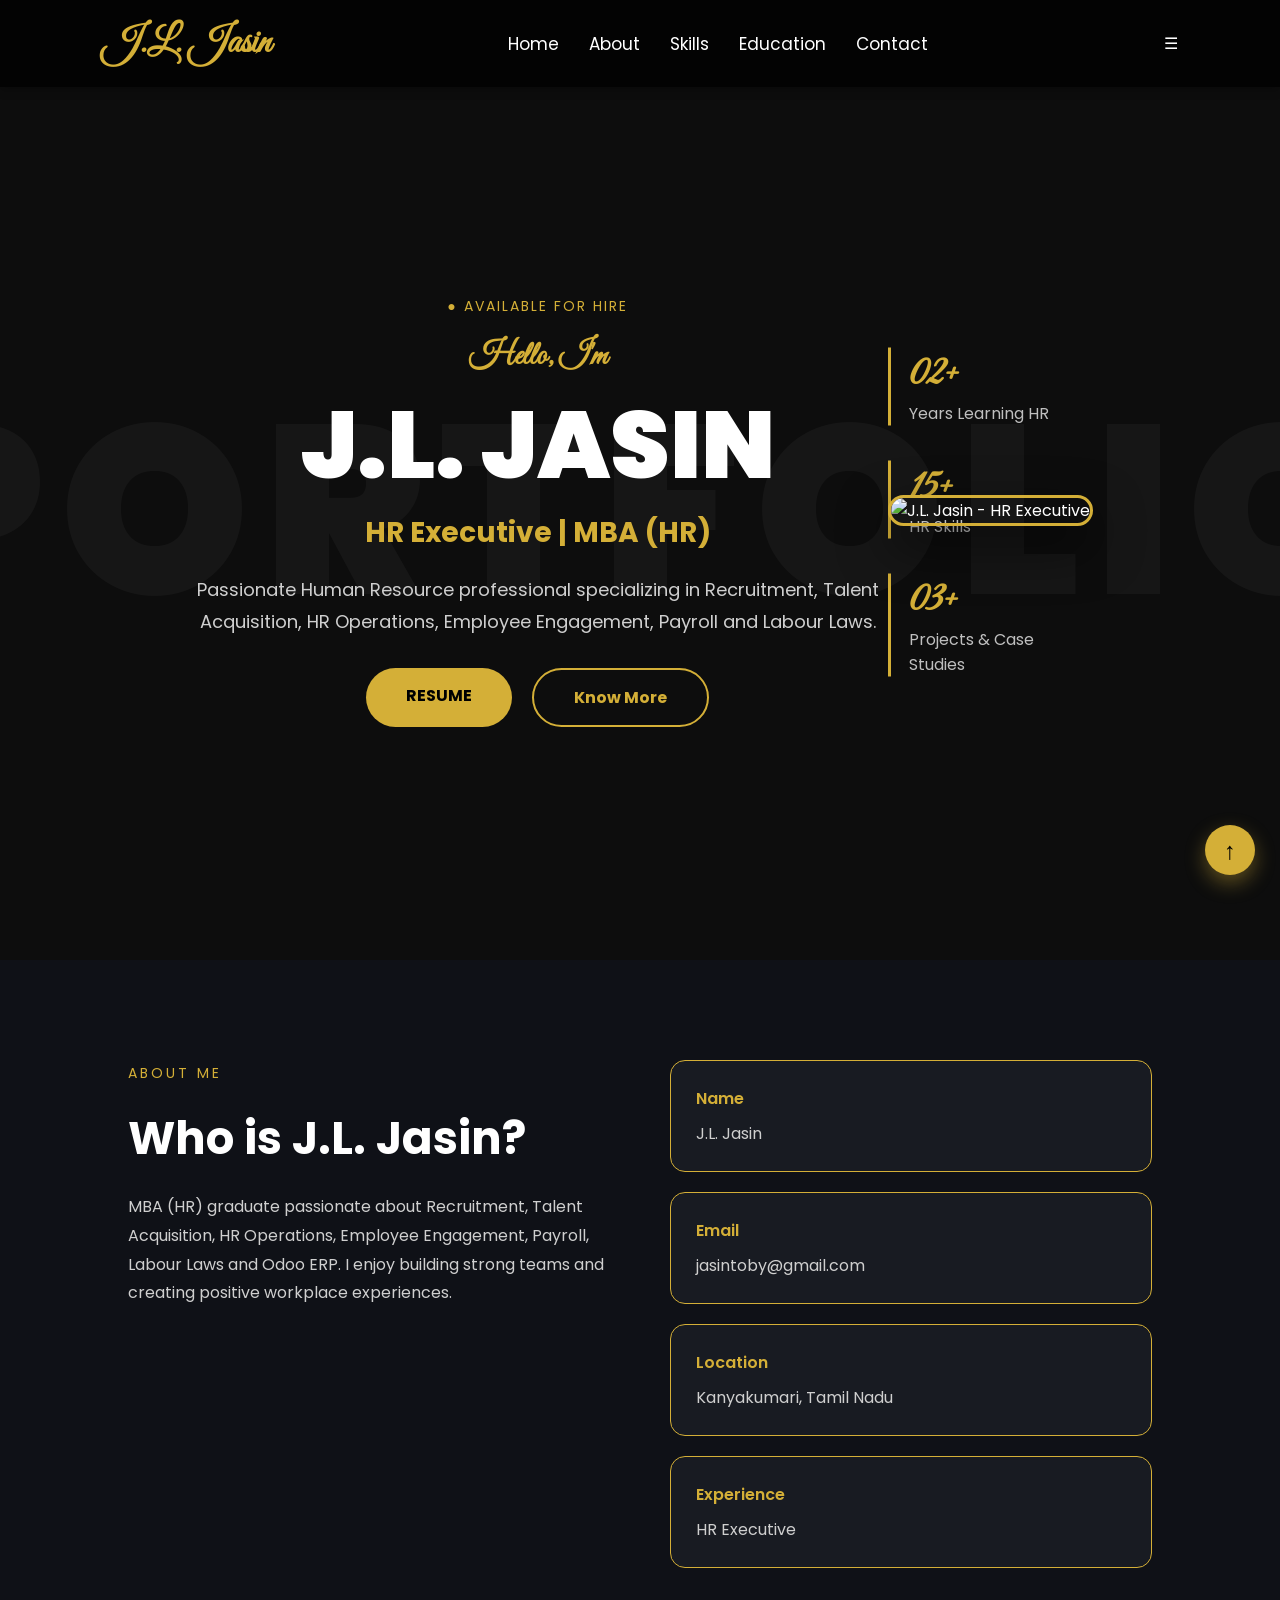
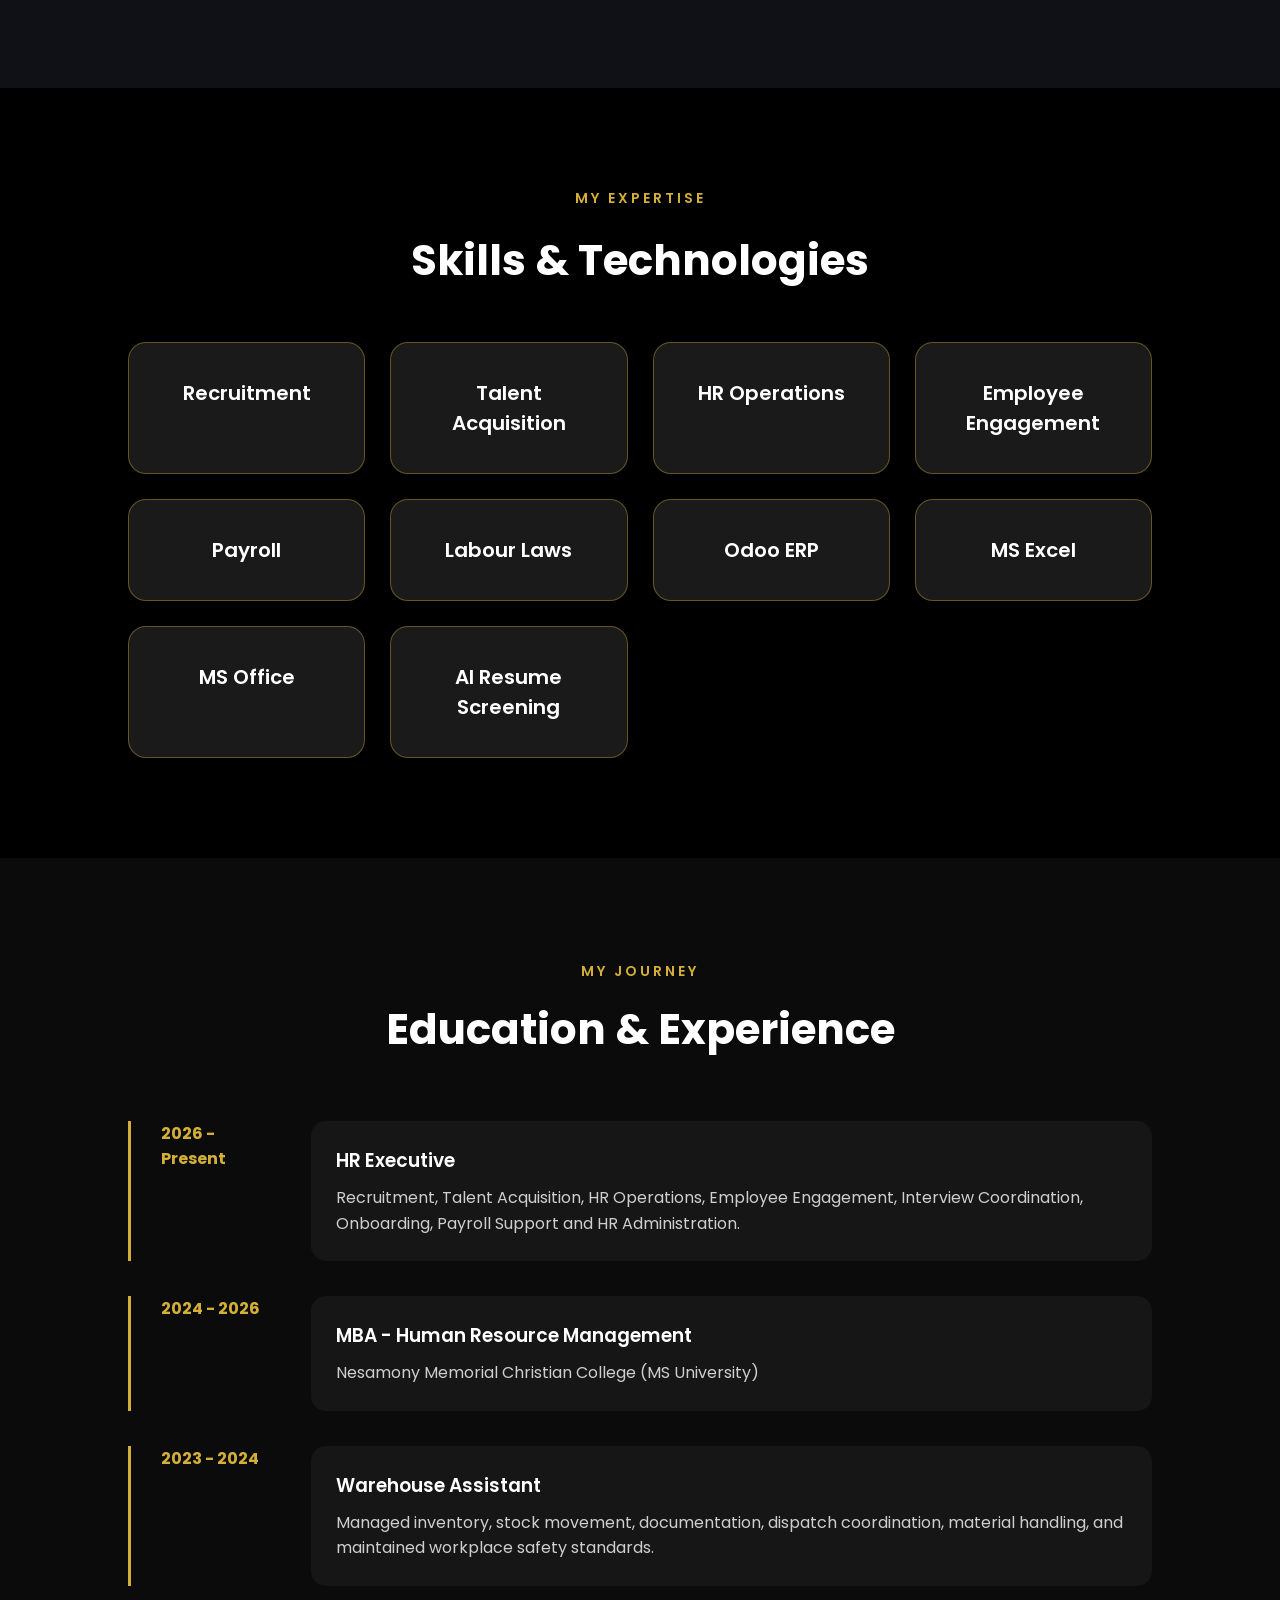
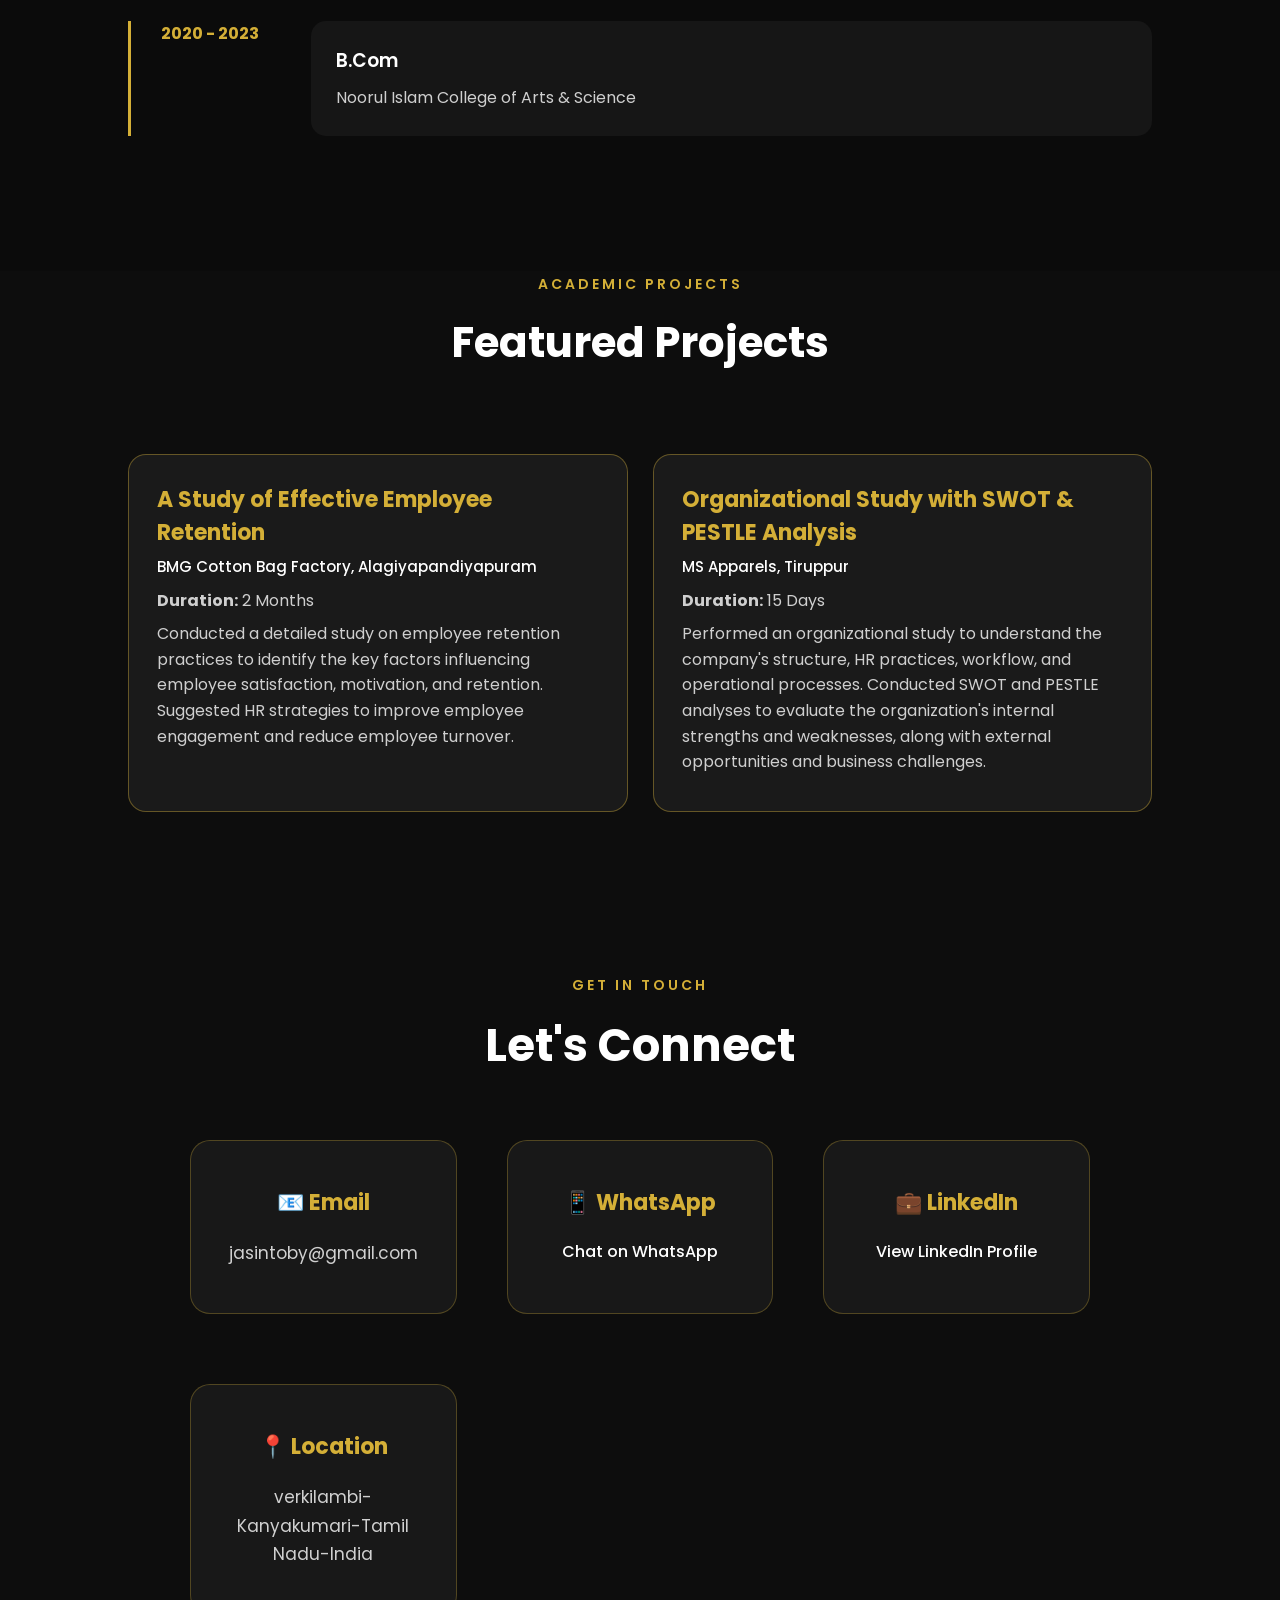
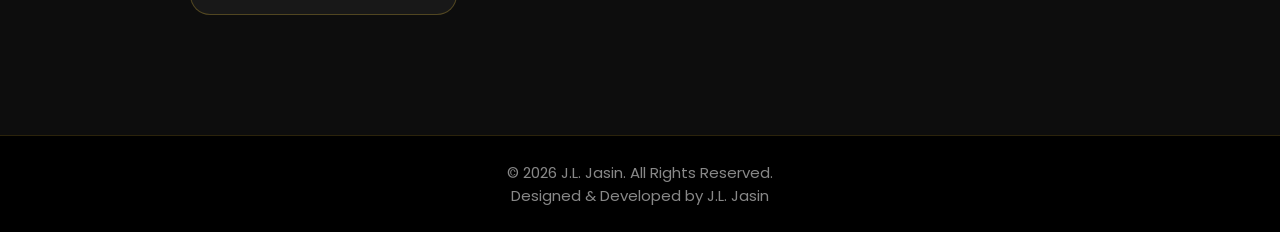
==== commit 7608f1a6: "Add menu toggle functionality to index.html" ====
--- a/index.html
+++ b/index.html
@@ -30,6 +30,7 @@
             <li><a href="#education">Education</a></li>
             <li><a href="#contact">Contact</a></li>
         </ul>
+        <div class="menu-toggle">&#9776;</div>
     </nav>
 
     <!-- HERO SECTION -->
@@ -260,5 +261,33 @@
     <p>© 2026 J.L. Jasin. All Rights Reserved.</p>
     <p>Designed & Developed by J.L. Jasin</p>
 </footer>
+    <script>
+
+const observer = new IntersectionObserver((entries)=>{
+    entries.forEach((entry)=>{
+        if(entry.isIntersecting){
+            entry.target.classList.add("show");
+        }
+    });
+});
+
+const hiddenElements = document.querySelectorAll("section");
+
+hiddenElements.forEach((el)=>{
+    el.classList.add("hidden");
+    observer.observe(el);
+});
+
+</script>
+    <script>
+
+const menuToggle=document.querySelector(".menu-toggle");
+const navLinks=document.querySelector(".nav-links");
+
+menuToggle.addEventListener("click",()=>{
+    navLinks.classList.toggle("active");
+});
+
+</script>
 </body>
 </html>
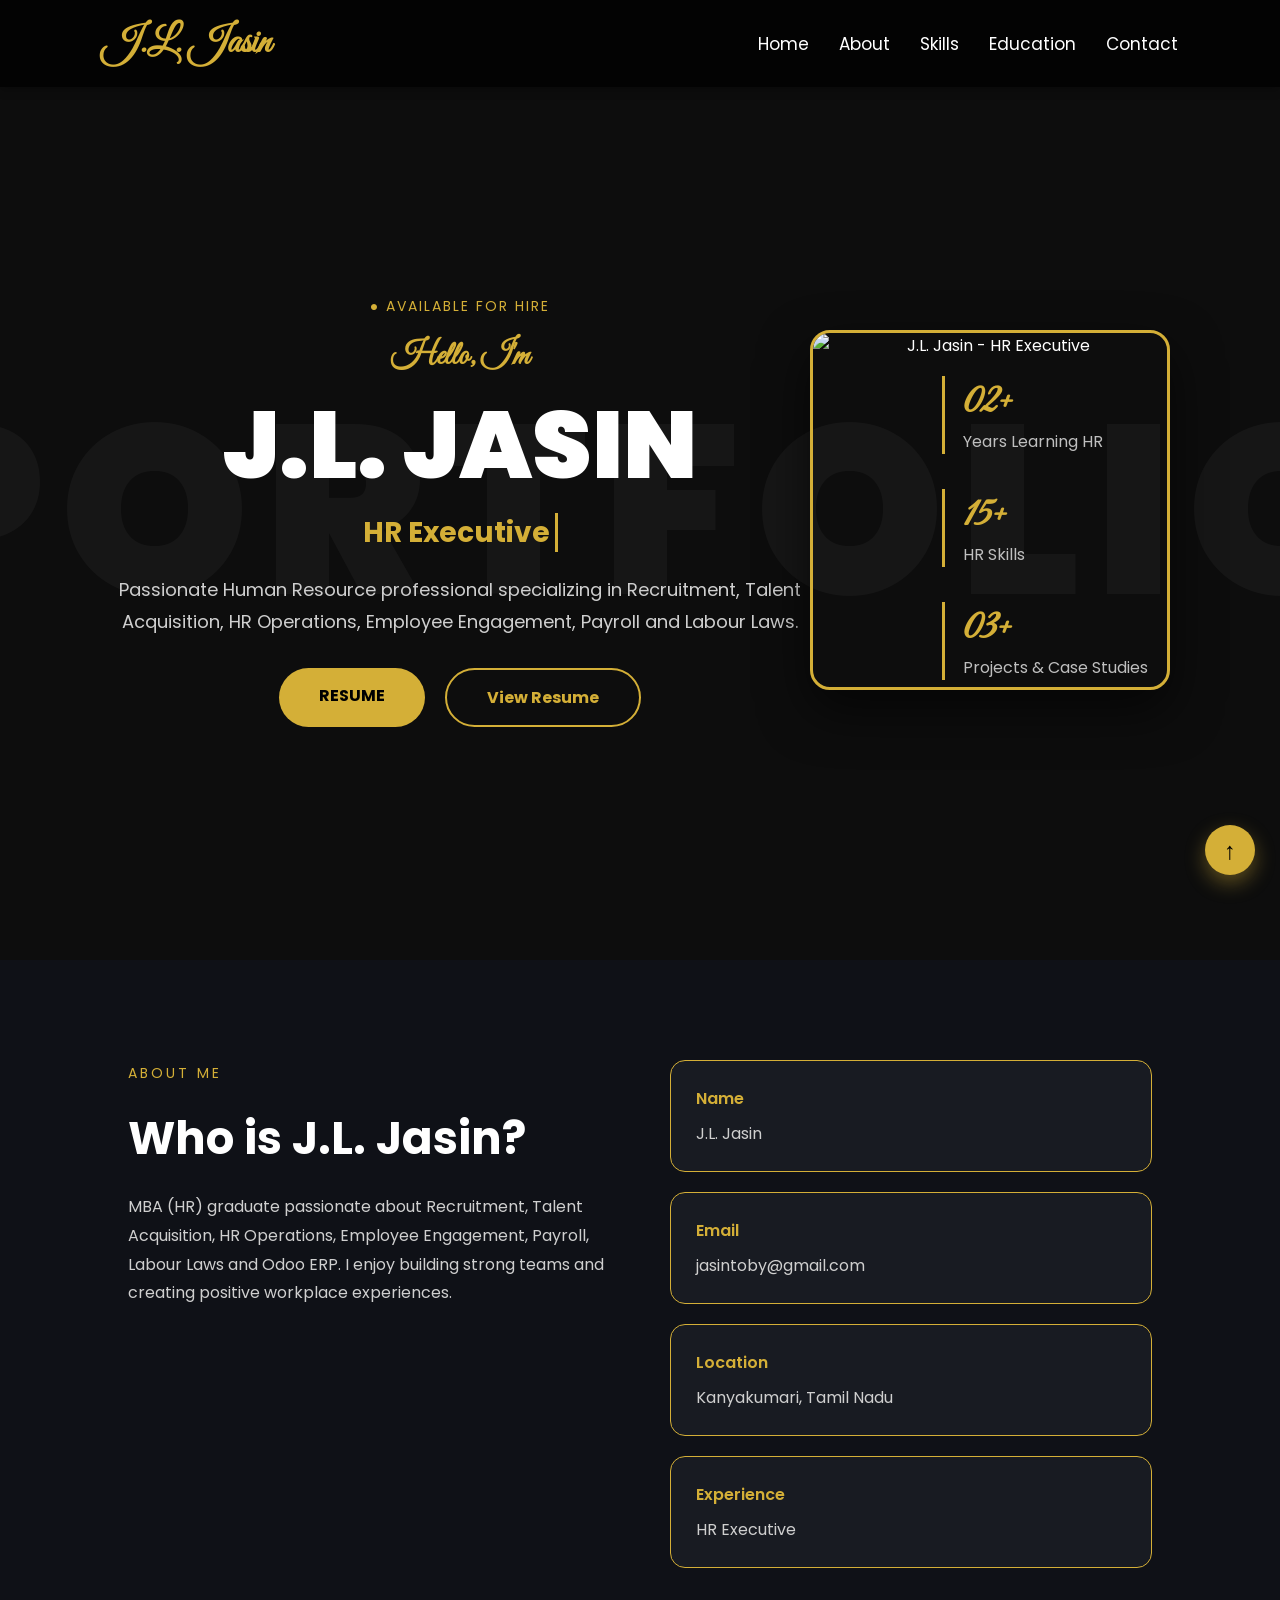
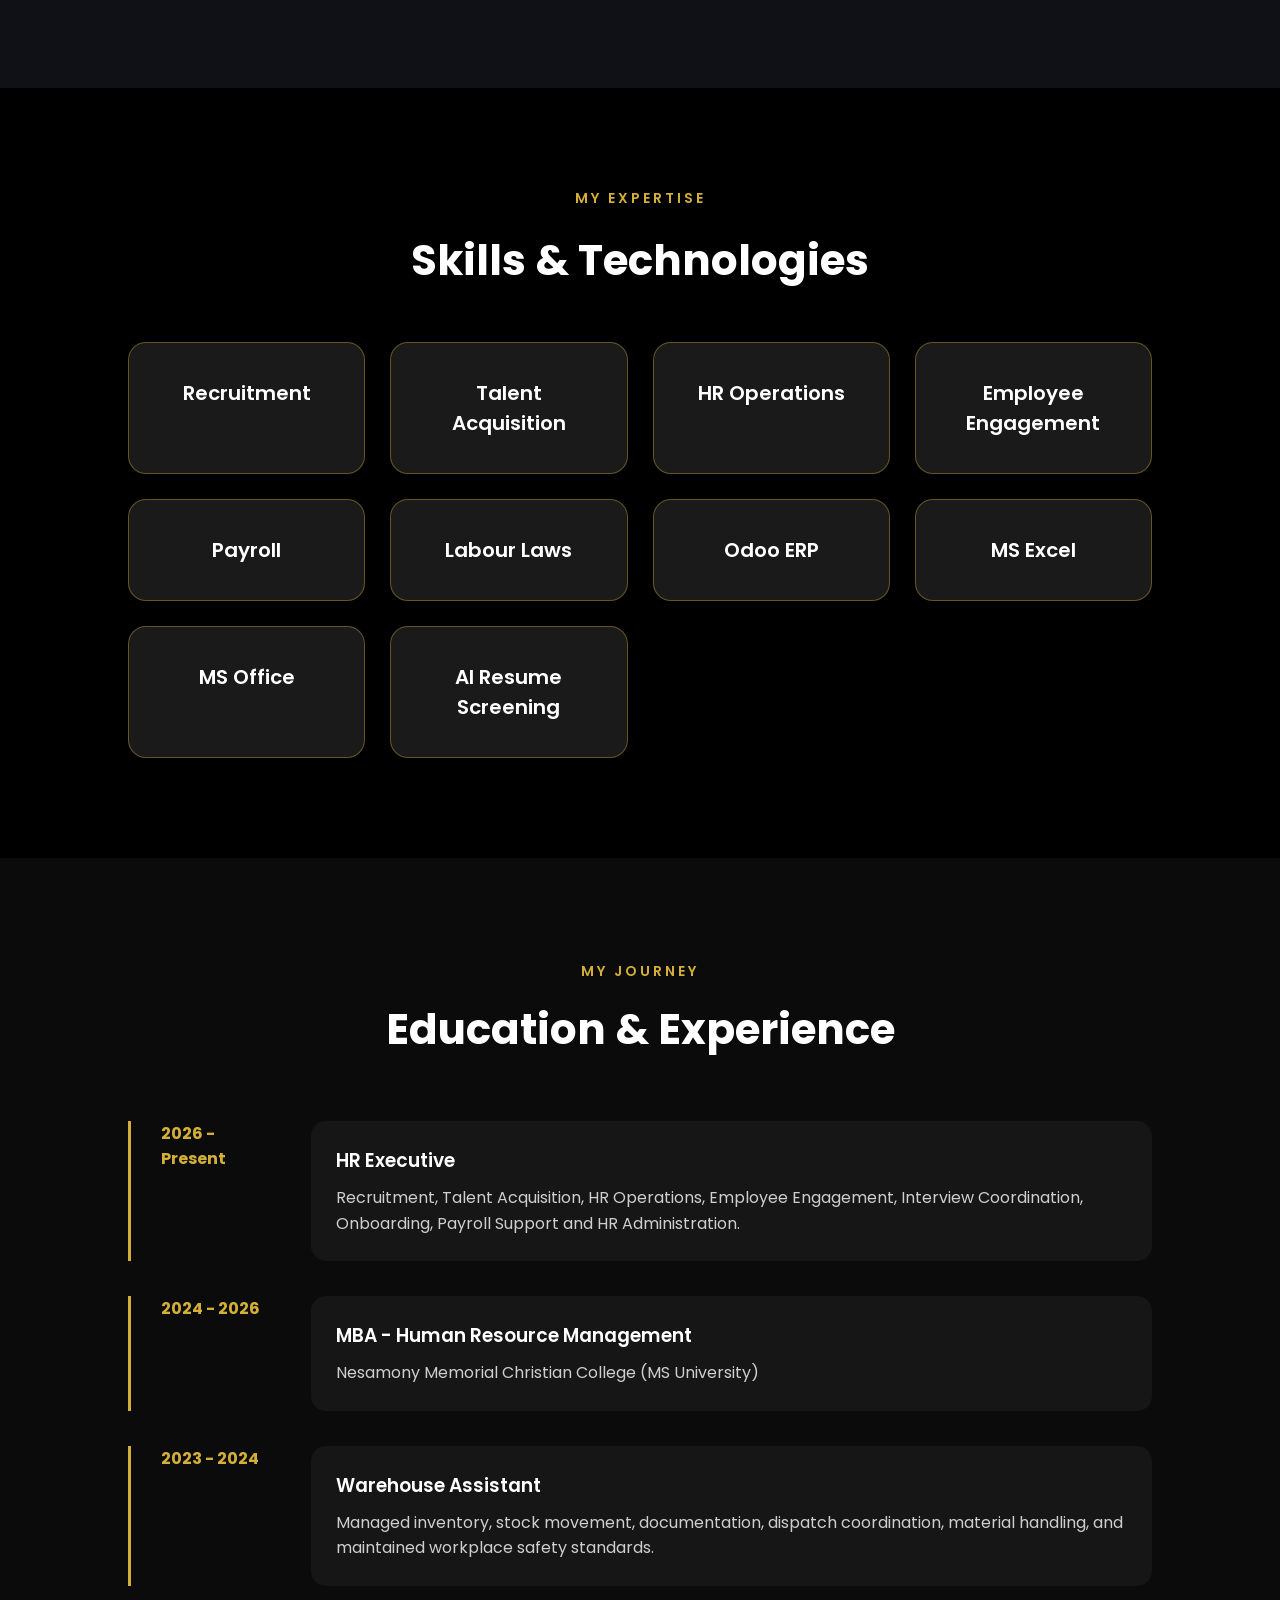
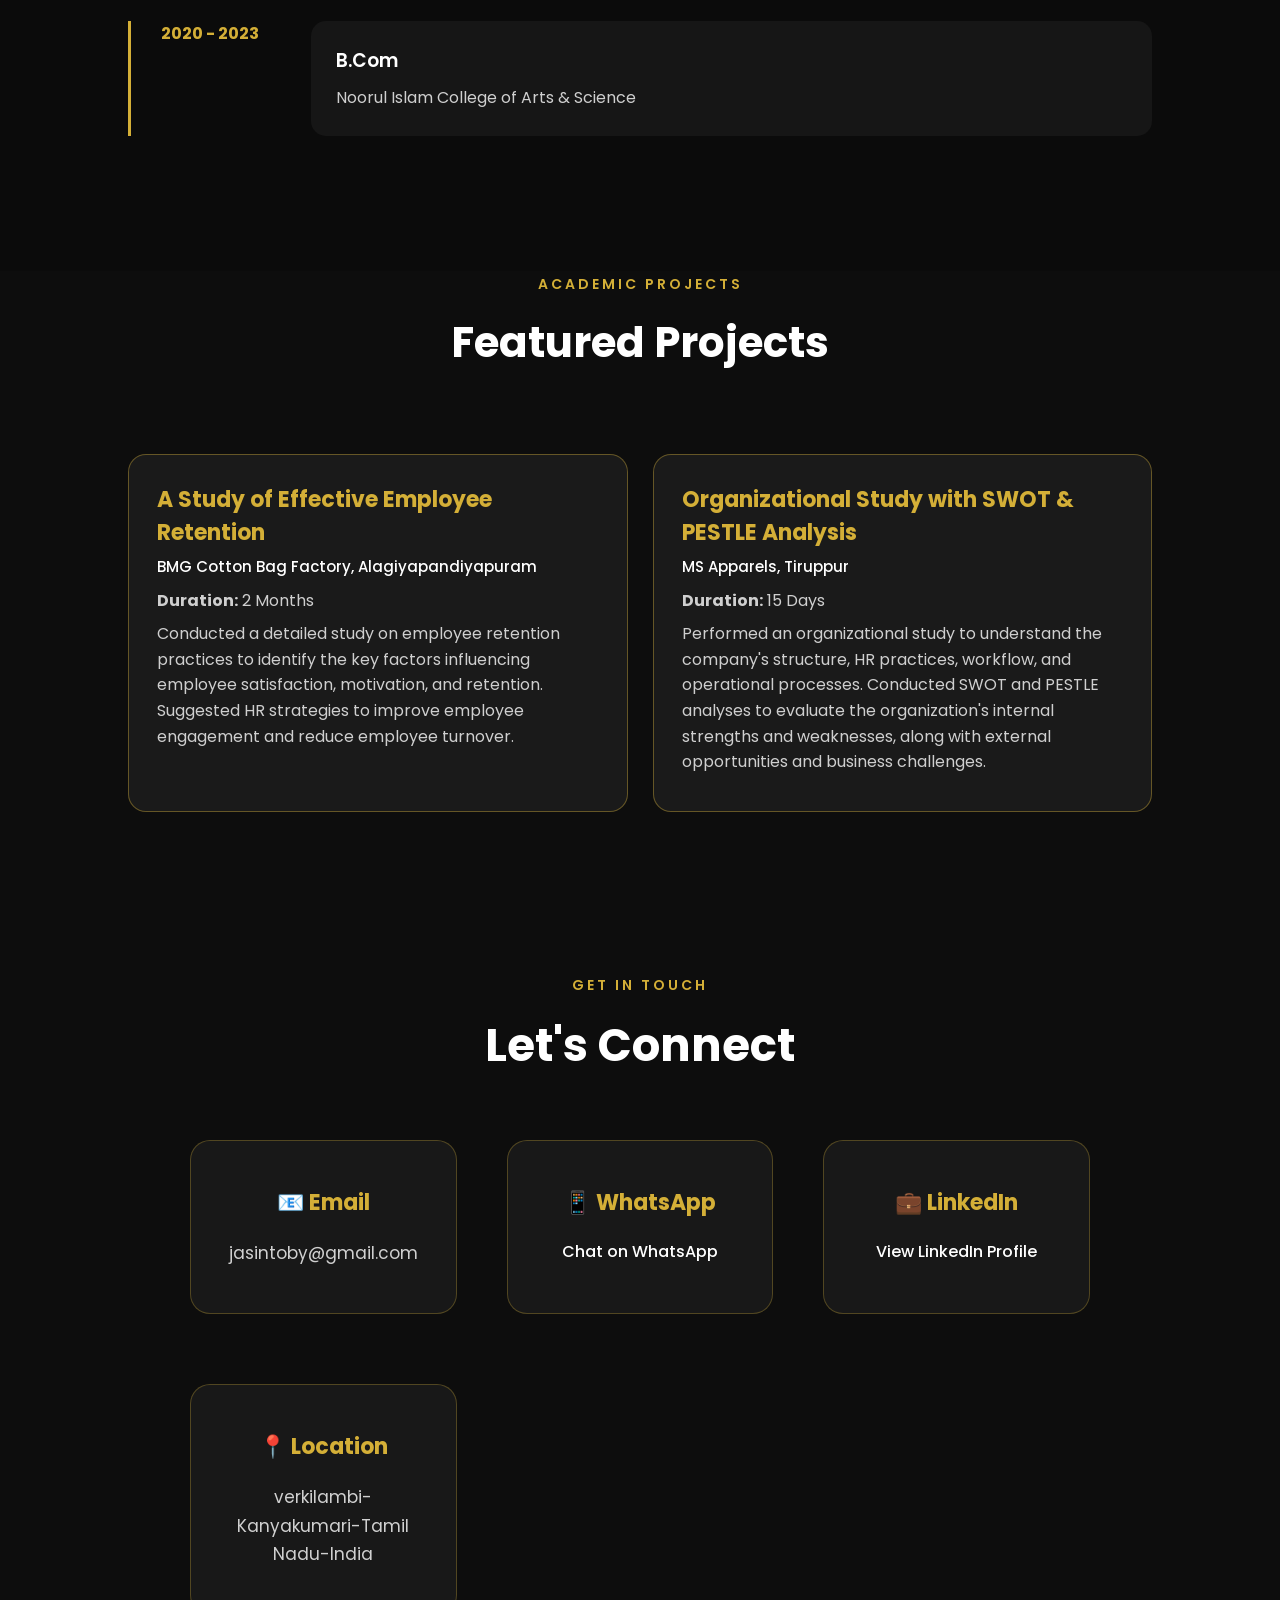
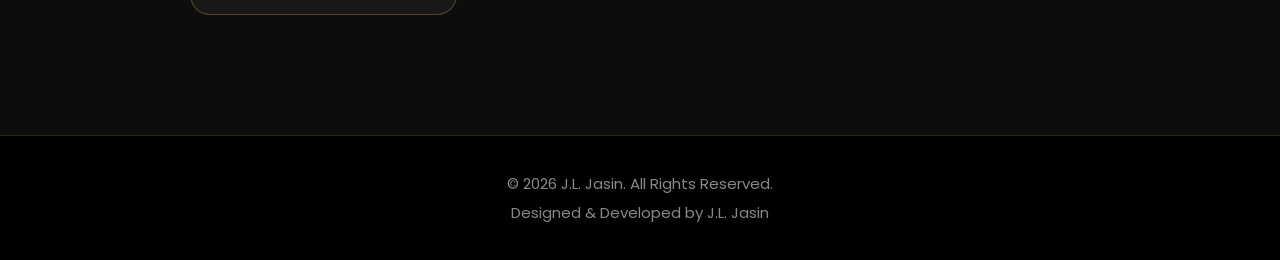
==== commit 432d8ba1: "Add link to view resume in hero buttons" ====
--- a/index.html
+++ b/index.html
@@ -17,8 +17,9 @@
     <!-- Stylesheet -->
     <link rel="stylesheet" href="style.css">
 </head>
-<a href="#home" class="top-btn">↑</a>
 <body>
+    <a href="#home" class="top-btn" aria-label="Back to top">↑</a>
+
     <!-- NAVBAR -->
     <nav class="navbar">
         <div class="logo">J.L. Jasin</div>
@@ -30,7 +31,7 @@
             <li><a href="#education">Education</a></li>
             <li><a href="#contact">Contact</a></li>
         </ul>
-        <div class="menu-toggle">&#9776;</div>
+        <div class="menu-toggle" aria-label="Toggle menu">&#9776;</div>
     </nav>
 
     <!-- HERO SECTION -->
@@ -42,7 +43,7 @@
 
             <h2>Hello, I'm</h2>
             <h1>J.L. JASIN</h1>
-            <h3>HR Executive | MBA (HR)</h3>
+           <h3><span id="typing"></span></h3>
 
             <p>
                 Passionate Human Resource professional specializing in
@@ -52,7 +53,9 @@
 
             <div class="hero-buttons">
                 <a href="#contact" class="btn">RESUME</a>
-                <a href="#about" class="btn-outline">Know More</a>
+               <a href="resume.png" class="btn-outline" target="_blank">
+    View Resume
+</a>
             </div>
         </div>
 
@@ -74,7 +77,10 @@
                 </div>
             </div>
 
-            <img src="profile.png" alt="J.L. Jasin - HR Executive" class="profile">
+            <!-- Wrap the image inside a container so CSS .profile img works -->
+            <div class="profile">
+                <img src="profile.png" alt="J.L. Jasin - HR Executive">
+            </div>
         </div>
     </header>
 
@@ -180,6 +186,8 @@
             </div>
         </div>
     </section>
+
+    <!-- PROJECTS SECTION -->
     <section id="projects" class="projects">
 
     <div class="section-title">
@@ -222,7 +230,10 @@
         </div>
 
     </div>
-<section id="contact" class="contact">
+    </section>
+
+    <!-- CONTACT SECTION -->
+    <section id="contact" class="contact">
 
     <div class="section-title">
         <span>GET IN TOUCH</span>
@@ -238,12 +249,12 @@
 
         <div class="contact-card">
             <h3>📱 WhatsApp</h3>
-            <a href="https://wa.me/918925361312" target="_blank">Chat on WhatsApp</a>
+            <a href="https://wa.me/918925361312" target="_blank" rel="noopener noreferrer">Chat on WhatsApp</a>
         </div>
 
         <div class="contact-card">
             <h3>💼 LinkedIn</h3>
-            <a href="https://www.linkedin.com/in/jasinhr" target="_blank">
+            <a href="https://www.linkedin.com/in/jasinhr" target="_blank" rel="noopener noreferrer">
                 View LinkedIn Profile
             </a>
         </div>
@@ -255,39 +266,75 @@
 
     </div>
 
-</section>
-</section>
-<footer class="footer">
-    <p>© 2026 J.L. Jasin. All Rights Reserved.</p>
-    <p>Designed & Developed by J.L. Jasin</p>
-</footer>
+    </section>
+
+    <footer class="footer">
+        <p>© 2026 J.L. Jasin. All Rights Reserved.</p>
+        <p>Designed & Developed by J.L. Jasin</p>
+    </footer>
+
+    <!-- Scripts -->
     <script>
-
-const observer = new IntersectionObserver((entries)=>{
-    entries.forEach((entry)=>{
-        if(entry.isIntersecting){
-            entry.target.classList.add("show");
+    const observer = new IntersectionObserver((entries)=>{
+        entries.forEach((entry)=>{
+            if(entry.isIntersecting){
+                entry.target.classList.add("show");
+            }
+        });
+    });
+
+    const hiddenElements = document.querySelectorAll("section");
+
+    hiddenElements.forEach((el)=>{
+        el.classList.add("hidden");
+        observer.observe(el);
+    });
+    </script>
+
+    <script>
+    const menuToggle=document.querySelector(".menu-toggle");
+    const navLinks=document.querySelector(".nav-links");
+
+    menuToggle.addEventListener("click",()=>{
+        navLinks.classList.toggle("active");
+    });
+    </script>
+
+    <script>
+    const text = [
+        "HR Executive",
+        "MBA (HR)",
+        "Talent Acquisition",
+        "HR Operations"
+    ];
+
+    let count = 0;
+    let index = 0;
+    let currentText = "";
+    let letter = "";
+
+    (function type() {
+
+        if (count === text.length) {
+            count = 0;
         }
-    });
-});
-
-const hiddenElements = document.querySelectorAll("section");
-
-hiddenElements.forEach((el)=>{
-    el.classList.add("hidden");
-    observer.observe(el);
-});
-
-</script>
-    <script>
-
-const menuToggle=document.querySelector(".menu-toggle");
-const navLinks=document.querySelector(".nav-links");
-
-menuToggle.addEventListener("click",()=>{
-    navLinks.classList.toggle("active");
-});
-
-</script>
+
+        currentText = text[count];
+        letter = currentText.slice(0, ++index);
+
+        document.getElementById("typing").textContent = letter;
+
+        if (letter.length === currentText.length) {
+            setTimeout(() => {
+                index = 0;
+                count++;
+                type();
+            }, 1500);
+        } else {
+            setTimeout(type, 100);
+        }
+
+    })();
+    </script>
 </body>
 </html>
--- a/style.css
+++ b/style.css
@@ -1,3 +1,5 @@
+@import url('https://fonts.googleapis.com/css2?family=Great+Vibes&family=Poppins:wght@300;400;600;700;900&display=swap');
+
 /* ===== CSS VARIABLES ===== */
 :root {
     --primary-gold: #d4af37;
@@ -16,6 +18,14 @@
     --border-radius: 15px;
 }
 
+/* Accessibility: respect reduced motion preference */
+@media (prefers-reduced-motion: reduce) {
+  * {
+    transition: none !important;
+    animation: none !important;
+  }
+}
+
 * {
     margin: 0;
     padding: 0;
@@ -56,6 +66,7 @@
     font-weight: 700;
 }
 
+/* Consolidated nav-links rules (removed duplicates) */
 .nav-links {
     list-style: none;
     display: flex;
@@ -77,7 +88,7 @@
 .nav-links a::after {
     content: '';
     position: absolute;
-    bottom: -5px;
+    bottom: -6px;
     left: 0;
     width: 0;
     height: 2px;
@@ -226,16 +237,24 @@
     font-size: 16px;
 }
 
+/* Profile: expect an <img> inside .profile for proper object-fit */
 .profile {
-    /* Reduced size and border for a smaller profile box */
     width: 360px;
-    height: auto;
+    height: 360px;
     border-radius: 20px;
+    overflow: hidden;
     border: 3px solid var(--primary-gold);
     box-shadow: 0 20px 50px var(--shadow-dark);
     transition: transform var(--transition-slow);
     will-change: transform;
+    display: block;
+}
+
+.profile img {
+    width: 100%;
+    height: 100%;
     object-fit: cover;
+    display: block;
 }
 
 .profile:hover {
@@ -455,6 +474,7 @@
 
     .profile {
         width: 300px;
+        height: 300px;
     }
 
     .about {
@@ -498,6 +518,7 @@
 
     .profile {
         width: 220px;
+        height: 220px;
     }
 
     .nav-links {
@@ -561,6 +582,7 @@
     .profile {
         width: 100%;
         max-width: 220px;
+        height: auto; /* keep aspect on very small screens */
     }
 
     .logo {
@@ -718,6 +740,7 @@
   .project-grid { padding: 10px 5% 40px; gap: 16px; }
   .project-card { padding: 18px; min-height: auto; }
 }
+
 /* ================= CONTACT ================= */
 
 .contact{
@@ -752,7 +775,7 @@
     border:1px solid rgba(212,175,55,.3);
     border-radius:20px;
     padding:45px 35px;
-    transition:.4s ease;
+    transition:var(--transition);
     margin-bottom:20px;
 }
 
@@ -777,7 +800,7 @@
 .contact-card a{
     color:#ffffff;
     text-decoration:none;
-    transition:.3s;
+    transition:var(--transition);
     font-weight:500;
 }
 
@@ -785,32 +808,20 @@
     color:#d4af37;
 }
 
+/* Consolidated footer */
 .footer{
     background:#000;
     color:#888;
     text-align:center;
-    padding:25px;
+    padding:30px 20px;
     border-top:1px solid rgba(212,175,55,.2);
     font-size:15px;
 }
-.nav-links a{
-    position:relative;
-}
-
-.nav-links a::after{
-    content:'';
-    position:absolute;
-    left:0;
-    bottom:-6px;
-    width:0;
-    height:2px;
-    background:#d4af37;
-    transition:0.3s ease;
-}
-
-.nav-links a:hover::after{
-    width:100%;
-}
+
+.footer p{
+    margin:6px 0;
+}
+
 /* ===== Back To Top Button ===== */
 
 .top-btn{
@@ -829,11 +840,73 @@
     font-size:24px;
     font-weight:bold;
     box-shadow:0 8px 20px rgba(212,175,55,.4);
-    transition:.3s;
-    z-index:999;
+    transition:var(--transition);
+    z-index:1100; /* above navbar */
 }
 
 .top-btn:hover{
     transform:translateY(-5px);
     background:#f5c542;
 }
+
+/* ===== Scroll Reveal Animation ===== */
+
+.hidden{
+    opacity:0;
+    transform:translateY(60px);
+    transition:all var(--transition);
+}
+
+.show{
+    opacity:1;
+    transform:translateY(0);
+}
+
+/* ===== Mobile Navigation ===== */
+
+.menu-toggle{
+    display:none;
+    font-size:32px;
+    color:#d4af37;
+    cursor:pointer;
+}
+
+@media (max-width:768px){
+
+    .menu-toggle{
+        display:block;
+    }
+
+    .nav-links{
+        position:absolute;
+        top:80px;
+        right:20px;
+        width:220px;
+        background:#111;
+        border:1px solid #d4af37;
+        border-radius:15px;
+        display:none;
+        flex-direction:column;
+        padding:20px;
+        gap:20px;
+        z-index: 1200; /* ensure mobile menu overlays content */
+    }
+
+    .nav-links.active{
+        display:flex;
+    }
+}
+
+#typing{
+    color:#d4af37;
+    font-weight:700;
+    border-right:3px solid #d4af37;
+    padding-right:5px;
+    animation:blink .7s infinite;
+}
+
+@keyframes blink{
+    50%{
+        border-color:transparent;
+    }
+}
